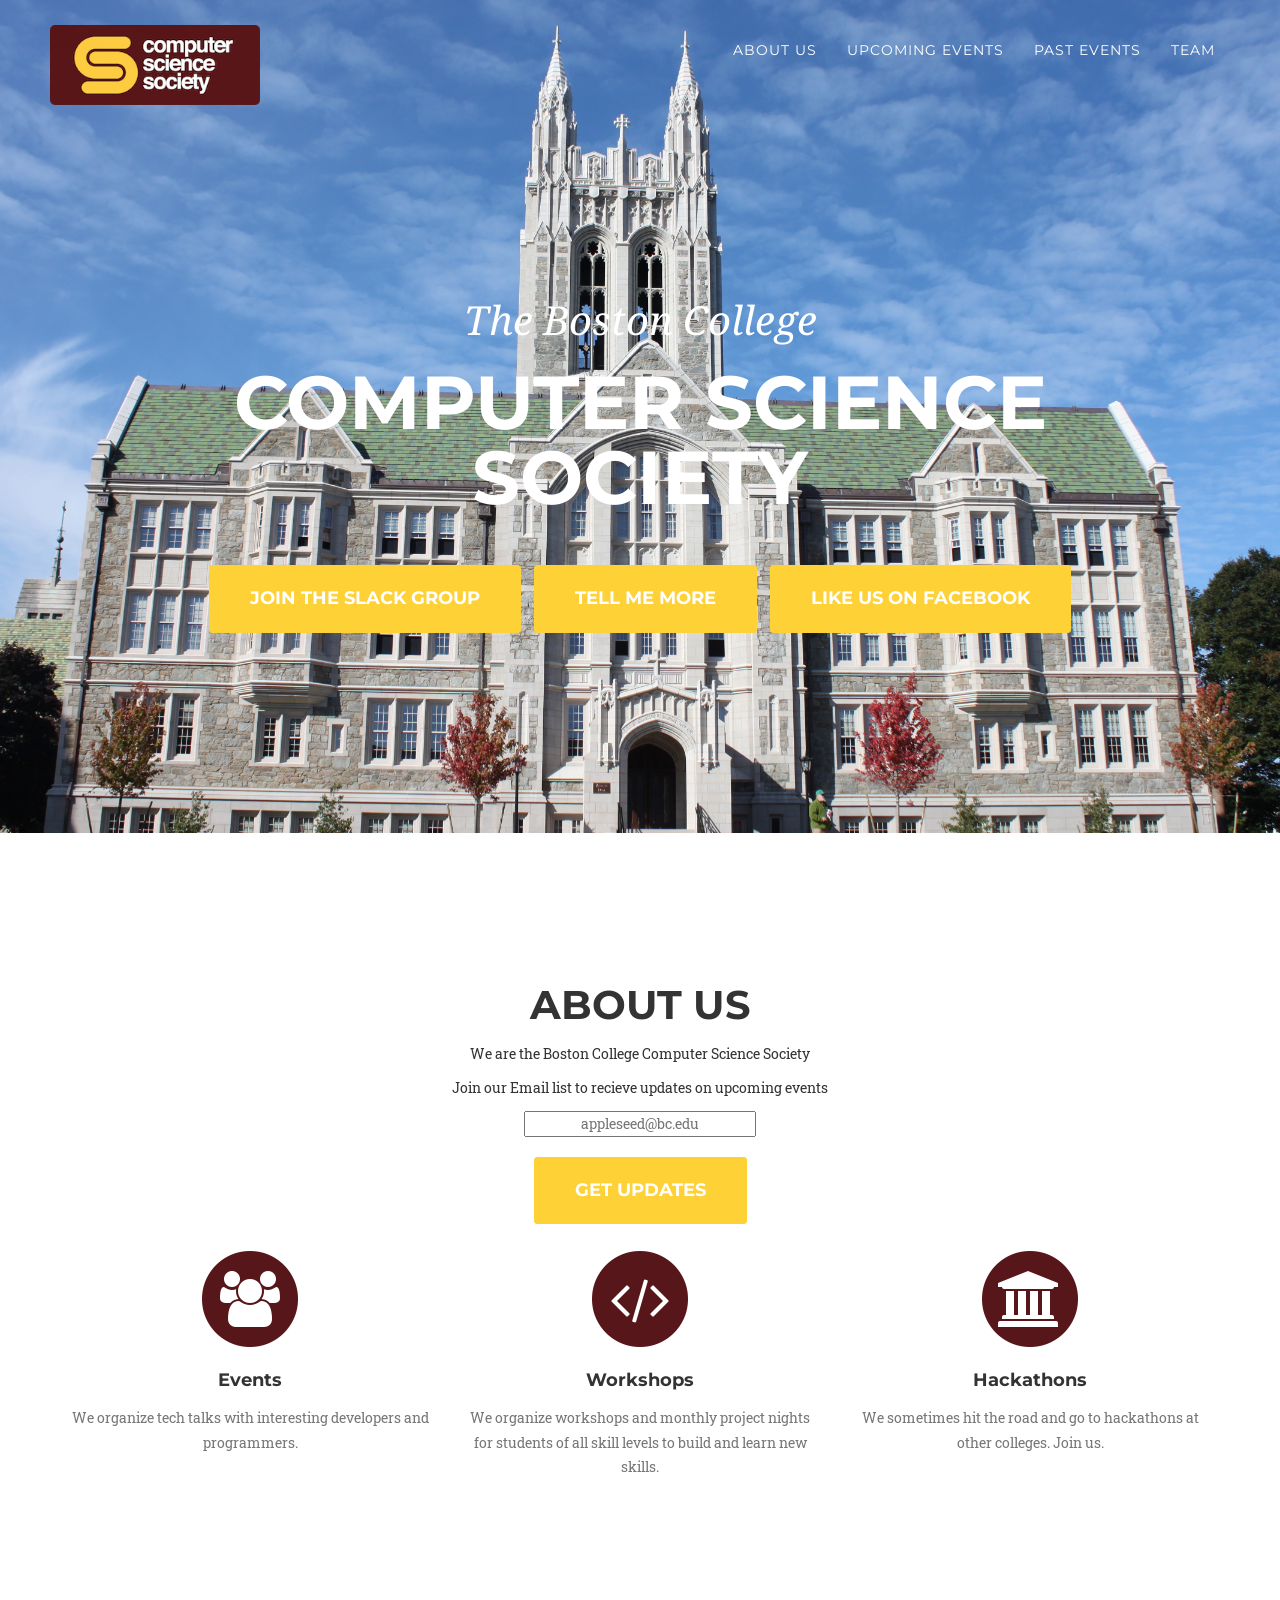
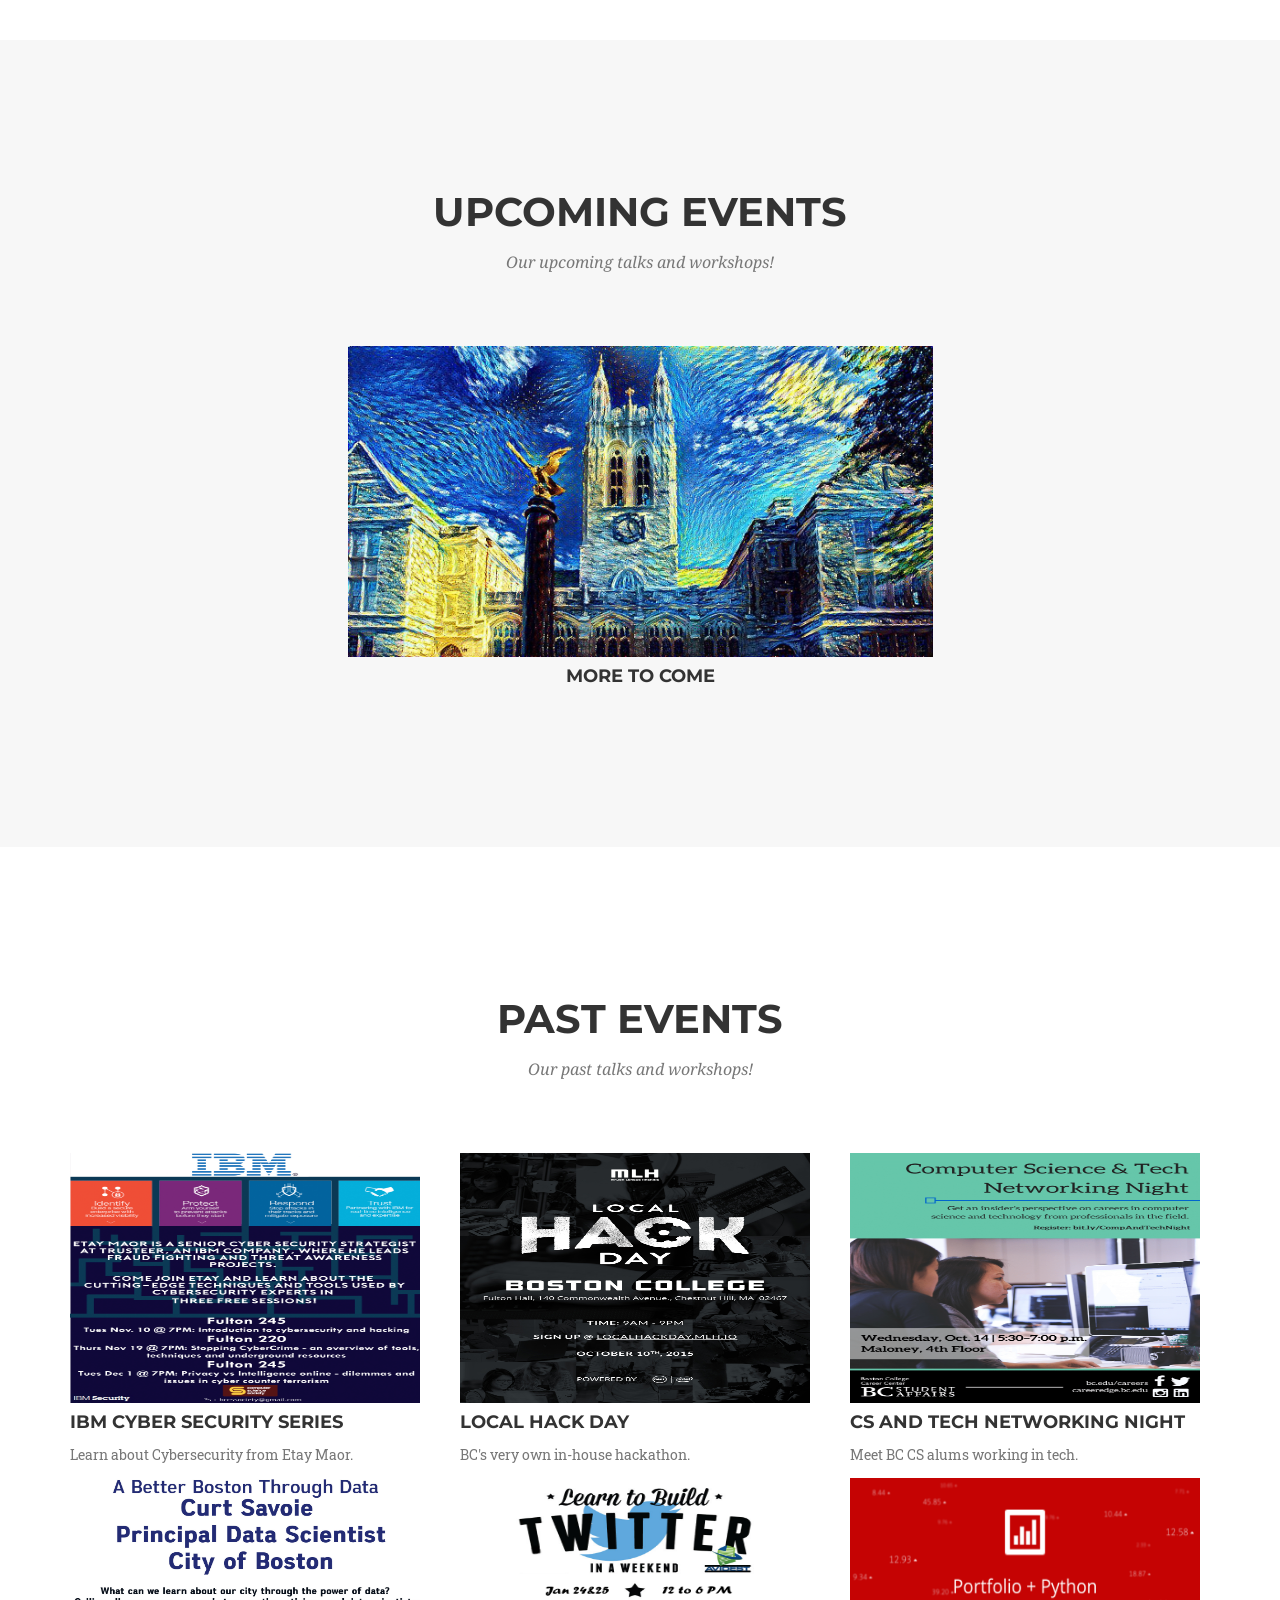
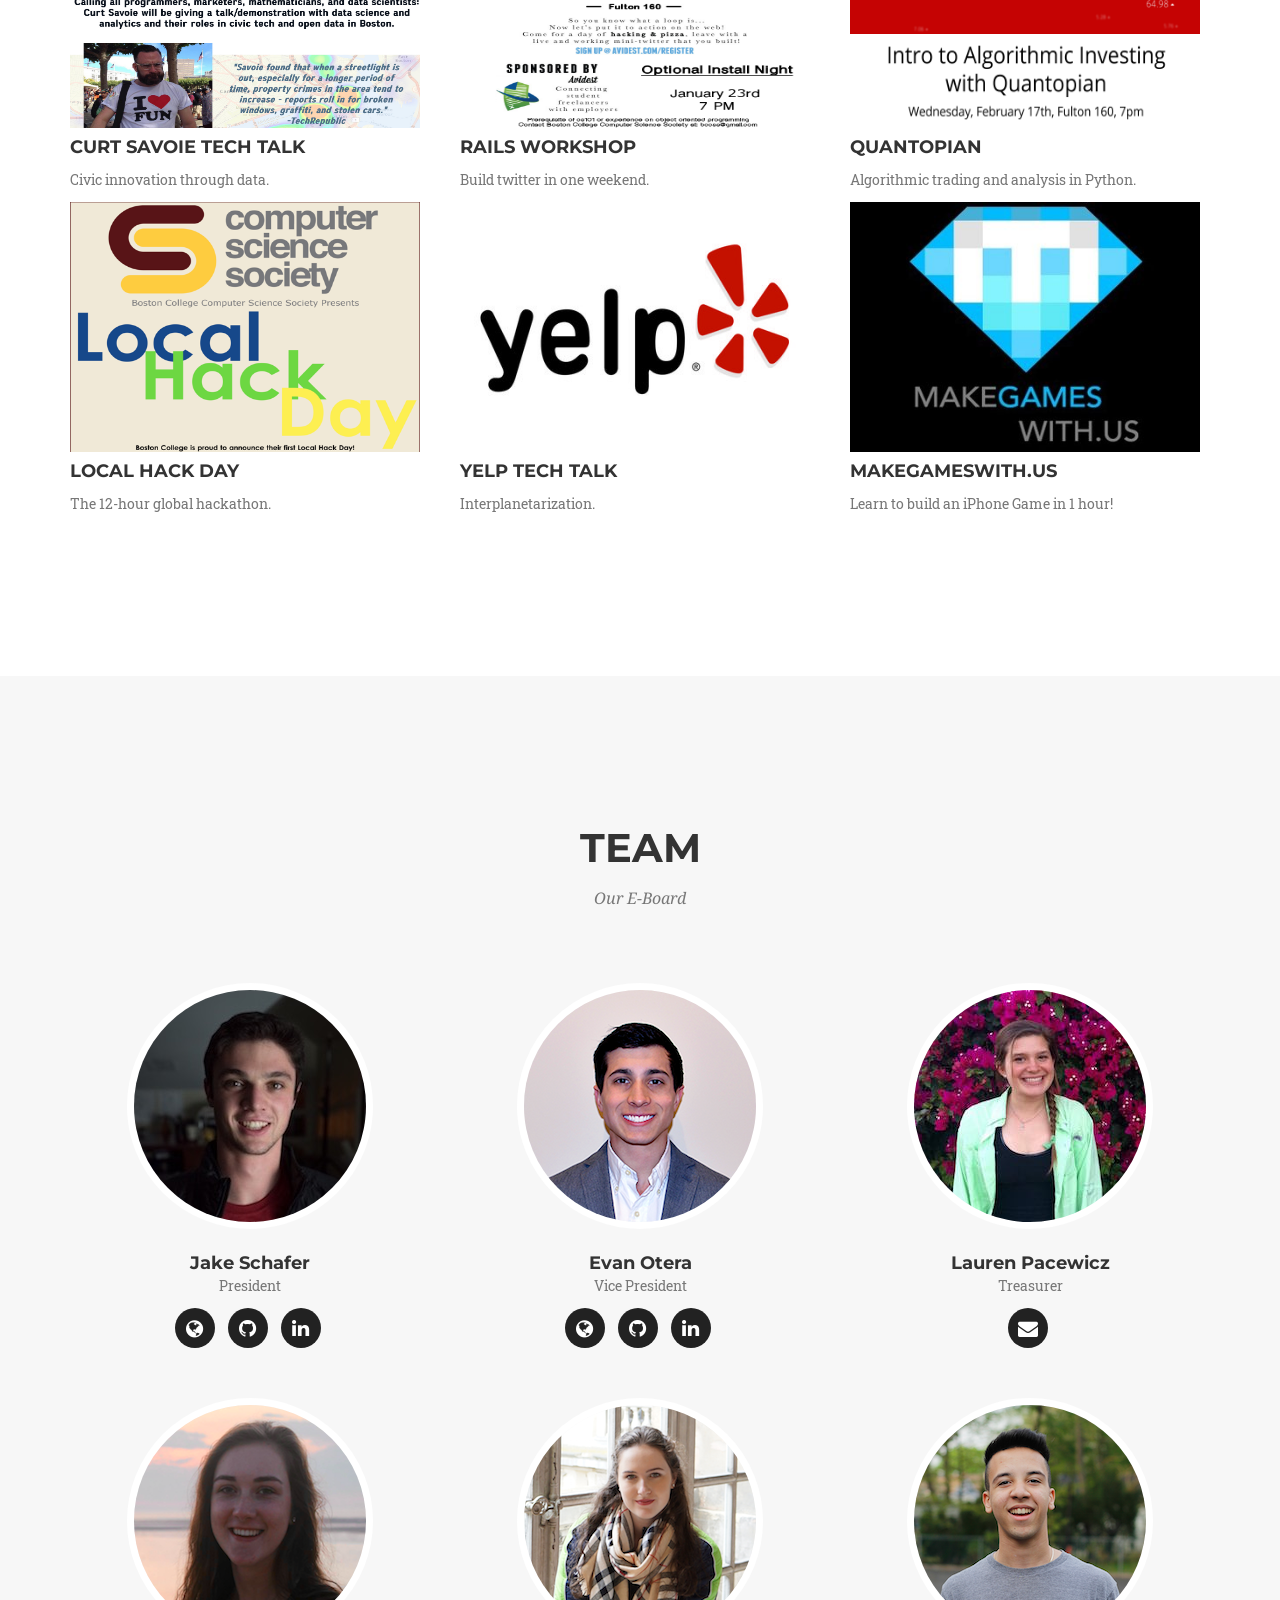
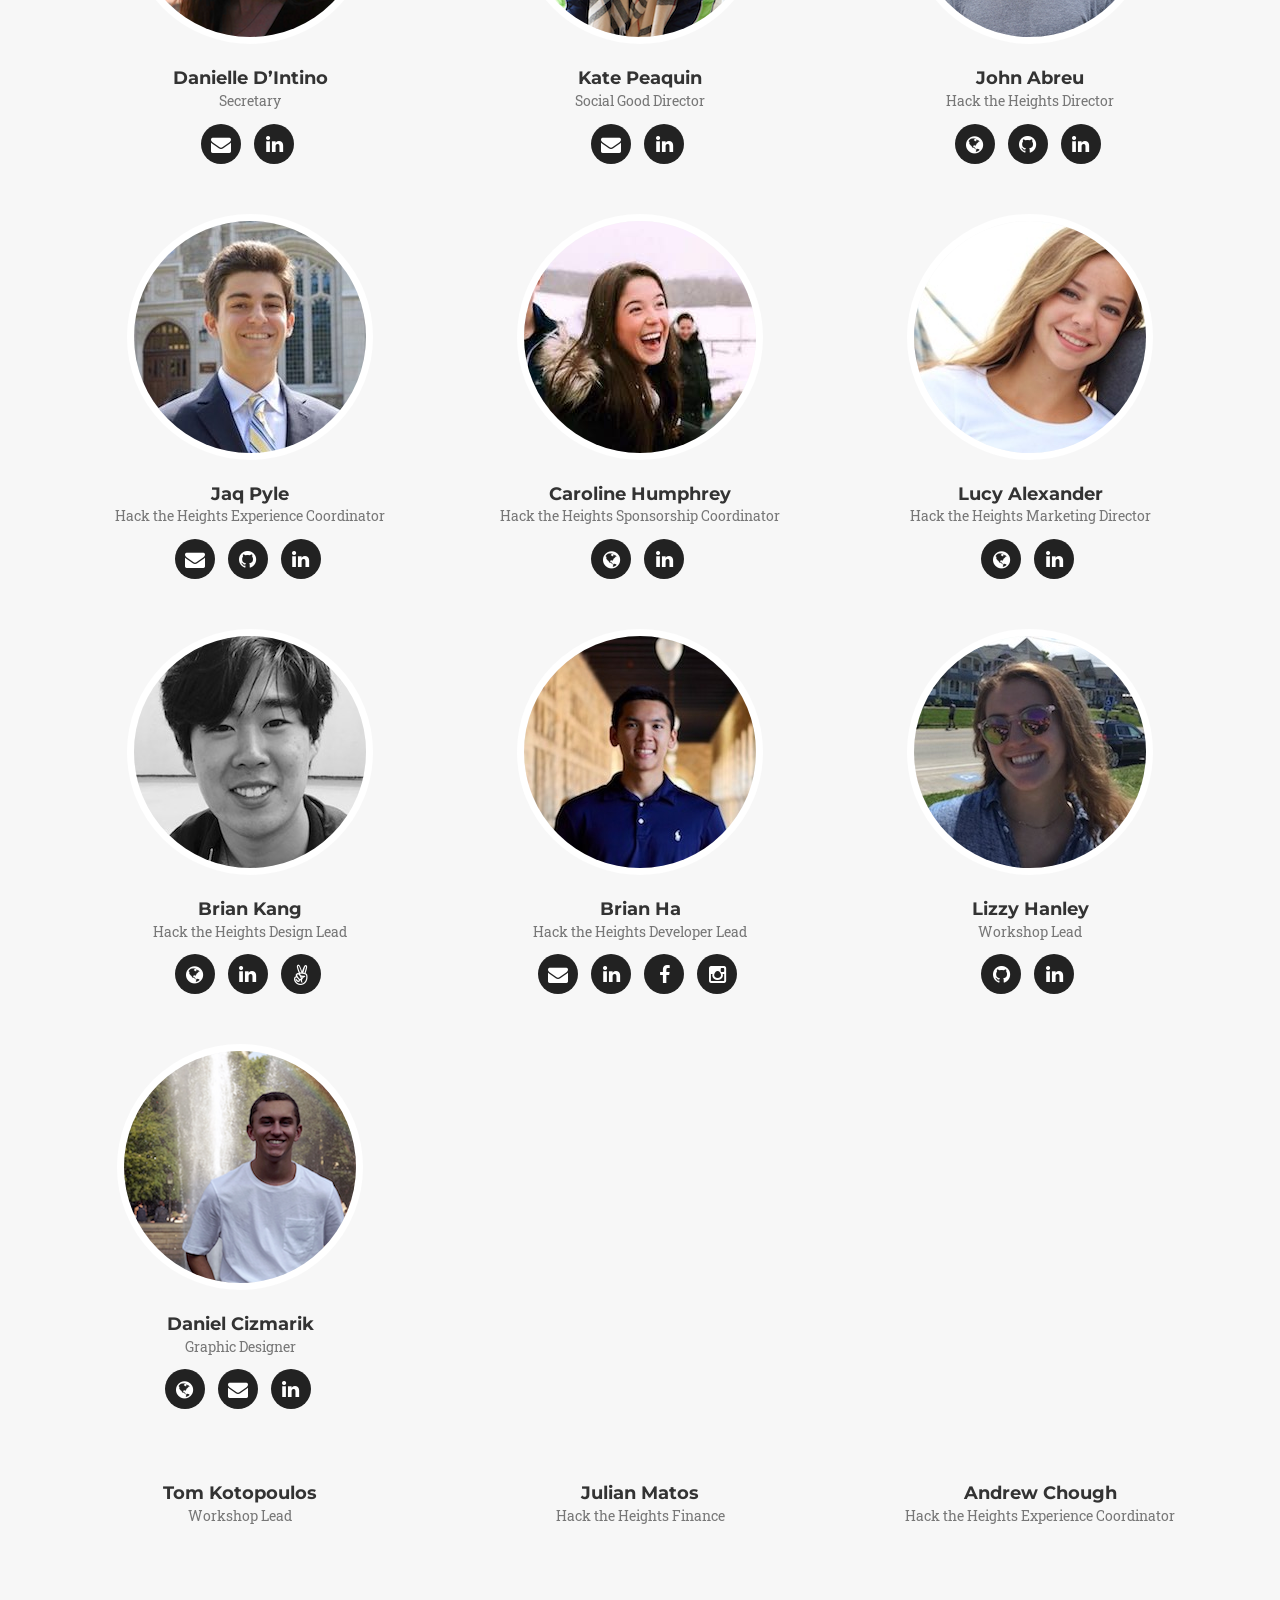
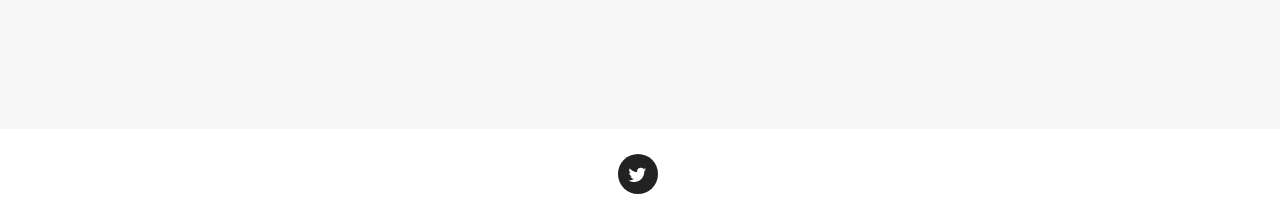
==== index.html @ 1e94f0ae "eboard fix" ====
<!DOCTYPE html>
<html lang="en">
   <head>
      <meta charset="utf-8">
      <meta http-equiv="X-UA-Compatible" content="IE=edge">
      <meta name="viewport" content="width=device-width, initial-scale=1">
      <meta name="description" content="Boston College Computer Science Society Homepage. Stay updated on the latest workshops, speakers, and project nights hosted by the BCCSS.">
      <meta name="keywords" content="BCCSS,Boston,College,Computer,Science,Society,CS,BC">
      <meta name="author" content="James LeDoux, Rootul Patel, Jesse Mu">
      <title>Boston College Computer Science Society</title>
      <!-- Bootstrap Core CSS   <link href="css/bootstrap.min.css" rel="stylesheet"> -->
      <link href="css/bootstrap.css" rel="stylesheet">
      <!-- Custom CSS -->
      <link href="css/agency.css" rel="stylesheet">
      <!-- Custom Fonts -->
      <link rel="stylesheet" href="https://cdnjs.cloudflare.com/ajax/libs/font-awesome/4.7.0/css/font-awesome.min.css">
      <link href="font-awesome-4.1.0/css/font-awesome.min.css" rel="stylesheet" type="text/css">
      <link href="http://fonts.googleapis.com/css?family=Montserrat:400,700" rel="stylesheet" type="text/css">
      <link href='http://fonts.googleapis.com/css?family=Kaushan+Script' rel='stylesheet' type='text/css'>
      <link href='http://fonts.googleapis.com/css?family=Droid+Serif:400,700,400italic,700italic' rel='stylesheet' type='text/css'>
      <link href='http://fonts.googleapis.com/css?family=Roboto+Slab:400,100,300,700' rel='stylesheet' type='text/css'>
      <!-- HTML5 Shim and Respond.js IE8 support of HTML5 elements and media queries -->
      <!-- WARNING: Respond.js doesn't work if you view the page via file:// -->
      <!--[if lt IE 9]> NEW
      <script src="https://oss.maxcdn.com/libs/html5shiv/3.7.0/html5shiv.js"></script>
      <script src="https://oss.maxcdn.com/libs/respond.js/1.4.2/respond.min.js"></script>
      <![endif]-->
      <link rel="shortcut icon" href="/favicon.ico" type="image/x-icon">
      <link rel="icon" href="/favicon.ico" type="image/x-icon">
   </head>
   <body id="page-top" class="index">
      <div id="fb-root"></div>
      <script>(function(d, s, id) {
         var js, fjs = d.getElementsByTagName(s)[0];
         if (d.getElementById(id)) return;
         js = d.createElement(s); js.id = id;
         js.src = "//connect.facebook.net/en_US/sdk.js#xfbml=1&version=v2.5";
         fjs.parentNode.insertBefore(js, fjs);
         }(document, 'script', 'facebook-jssdk'));
      </script>
      <!-- Navigation -->
      <nav class="navbar navbar-default navbar-fixed-top">
         <div class="container" style="width:auto; margin-right:50px">
            <!-- Brand and toggle get grouped for better mobile display -->
            <div class="navbar-header page-scroll">
               <button type="button" class="navbar-toggle" data-toggle="collapse" data-target="#bs-example-navbar-collapse-1">
               <span class="sr-only">Toggle navigation</span>
               <span class="icon-bar"></span>
               <span class="icon-bar"></span>
               <span class="icon-bar"></span>
               </button>
            </div>
            <!-- Collect the nav links, forms, and other content for toggling -->
            <div class="collapse navbar-collapse" id="bs-example-navbar-collapse-1">
               <ul class="nav navbar-nav navbar-right">
                  <li class="hidden">
                     <a href="#page-top"></a>
                  </li>
                  <li>
                     <a class="page-scroll" href="#about-us">About Us</a>
                  </li>
                  <li>
                     <a class="page-scroll" href="#upcoming-events">Upcoming Events</a>
                  </li>
                  <li>
                     <a class="page-scroll" href="#past-events">Past Events</a>
                  </li>
                  <li>
                     <a class="page-scroll" href="#team">Team</a>
                  </li>
               </ul>
            </div>
            <!-- /.navbar-collapse -->
         </div>
         <!-- /.container-fluid -->
         <img class="expand" style="margin-left:50px; margin-top:-50px" align="left" src="img/BCCSS.png"/>
      </nav>
      <!-- Header -->
      <header>
         <div class="container">
            <div class="intro-text">
               <div class="intro-lead-in">The Boston College</div>
               <div class="intro-heading">Computer Science Society</div>
               <div class='wrapper text-center'>
                  <div class="text-center">
                     <!-- col-md-3 -->
                     <a href="https://bccss.slack.com" class="btn btn-xl">Join the Slack Group</a>
                     <a href="#about-us" class="page-scroll btn btn-xl">Tell Me More</a>
                     <a href="https://www.facebook.com/bostoncollegecss/?fref=ts" class="btn btn-xl">Like us on Facebook</a>
                  </div>
               </div>
            </div>
            <!-- like button -->
            <!--<div class="fb-like" data-href="https://www.facebook.com/BC-Computer-Science-Society-121764234593721/?fref=ts" data-width="200" data-layout="standard" data-action="like" data-show-faces="false" data-share="false"></div> -->
         </div>
      </header>
      <!-- Google Analytics script -->
      <script>
         (function(i,s,o,g,r,a,m){i['GoogleAnalyticsObject']=r;i[r]=i[r]||function(){
         (i[r].q=i[r].q||[]).push(arguments)},i[r].l=1*new Date();a=s.createElement(o),
         m=s.getElementsByTagName(o)[0];a.async=1;a.src=g;m.parentNode.insertBefore(a,m)
         })(window,document,'script','//www.google-analytics.com/analytics.js','ga');
         
         ga('create', 'UA-69288410-1', 'auto');
         ga('send', 'pageview');
         
      </script>
      <!-- About Us Section -->
      <section id="about-us">
         <div class="container">
            <div class="row">
               <div class="col-lg-12 text-center">
                  <h2 class="section-heading">About Us</h2>
                  <p>We are the Boston College Computer Science Society</p>
                  <p>Join our Email list to recieve updates on upcoming events</p>
                  <!-- Begin MailChimp Signup Form -->
                  <form action="http://bcskills.us4.list-manage.com/subscribe/post" method="POST">
                     <input type="email" autocapitalize="off" autocorrect="off" name="MERGE0" id="MERGE0" size="25" value="" style="text-align: center" placeholder="appleseed@bc.edu">
                     <br>
                     <br>
                     <input type="submit" value="Get Updates" name="subscribe" id="mc-embedded-subscribe" class="btn btn-xl">
                     <br>
                     <br>
                     <input type="hidden" name="u" value="1b70be498004c115d153aaeeb">
                     <input type="hidden" name="id" value="59bdfc55c0">
                  </form>
                  <!--End mc_embed_signup-->
               </div>
            </div>
            <div class="row text-center">
               <div class="col-md-4">
                  <span class="fa-stack fa-4x">
                  <i class="fa fa-circle fa-stack-2x text-primary"></i>
                  <i class="fa fa-users fa-stack-1x fa-inverse"></i>
                  </span>
                  <h4 class="service-heading">Events</h4>
                  <p class="text-muted">We organize tech talks with interesting developers and programmers.</p>
               </div>
               <div class="col-md-4">
                  <span class="fa-stack fa-4x">
                  <i class="fa fa-circle fa-stack-2x text-primary"></i>
                  <i class="fa fa-code fa-stack-1x fa-inverse"></i>
                  </span>
                  <h4 class="service-heading">Workshops</h4>
                  <p class="text-muted">We organize workshops and monthly project nights for students of all skill levels to build and learn new skills.</p>
               </div>
               <div class="col-md-4">
                  <span class="fa-stack fa-4x">
                  <i class="fa fa-circle fa-stack-2x text-primary"></i>
                  <i class="fa fa-university fa-stack-1x fa-inverse"></i>
                  </span>
                  <h4 class="service-heading">Hackathons</h4>
                  <p class="text-muted">We sometimes hit the road and go to hackathons at other colleges. Join us.</p>
               </div>
            </div>
         </div>
      </section>
      
      <!-- 2016 Eboard Application. This can be uncommented and used next year with a new form
      <section id="upcoming-events" class="bg-light-gray">
         <div class="container">
            <div class="row">
               <div class="col-lg-12 text-center">
                  <h2 class="section-heading">E-board Application</h2>
                     <h3 class="section-heading">Due date: Monday, September 19</h2>
                  <form action="https://goo.gl/forms/7JtvrjL4cpmcPCPN2" method="get">
                    <input type="submit" value="Apply Now!" name="subscribe" id="mc-embedded-subscribe" class="btn btn-xl">
                  </form>
                  <h3 class="section-subheading text-muted"></h3>
               </div>
            </div>
      -->
      
      <section id="upcoming-events" class="bg-light-gray">
         <div class="container">
            <div class="row">
               <div class="col-lg-12 text-center">
                  <h2 class="section-heading">Upcoming Events</h2>
                  <h3 class="section-subheading text-muted">Our upcoming talks and workshops!</h3>
               </div>
            </div>
            <div class="row">

               <!-- rip project night
                  <div class="col-md-4 col-sm-6 portfolio-item">
                      <a href="#portfolioModalProjectNight" class="portfolio-link" data-toggle="modal">
                          <img style = " width:350px; height:250px;"src="img/portfolio/ProjectNight.png"/>
                      </a>
                      <div class="portfolio-caption">
                          <h4>Next Project Night</h4>
                          <p class="text-muted">Come hack with us. All skill levels welcome! Date TBD</p>
                      </div>
                  </div>
                  
            </div>
           
         </div>
          -->
         <div>
            <a>
               <center><img style = "width:50%; height:50%" src="img/portfolio/vincentvangasson.jpg"/></center>
            </a>
            <div class="portfolio-caption">
               <center>
                  <h4>More To Come</h4>
               </center>
            </div>
         </div>
      </section>
      <!-- Past Events Grid Section -->
      <section id="past-events">
         <div class="container">
            <div class="row">
               <div class="col-lg-12 text-center">
                  <h2 class="section-heading">Past Events</h2>
                  <h3 class="section-subheading text-muted">Our past talks and workshops!</h3>
               </div>
            </div>
            <div class="row">
               <div class="col-md-4 col-sm-6 portfolio-item">
                  <a href="#portfolioModalCyberSecurity" class="portfolio-link" data-toggle="modal">
                  <img style = " width:350px; height:250px;"src="img/portfolio/etay_poster.png"/>
                  </a>
                  <div class="portfolio-caption">
                     <h4>IBM Cyber Security Series</h4>
                     <p class="text-muted">Learn about Cybersecurity from Etay Maor.</p>
                  </div>
               </div>
               <div class="col-md-4 col-sm-6 portfolio-item">
                  <a href="#portfolioModalLocalHack2" class="portfolio-link" data-toggle="modal">
                  <img style = " width:350px; height:250px;"src="img/portfolio/localHack.png"/>
                  </a>
                  <div class="portfolio-caption">
                     <h4>Local Hack Day</h4>
                     <p class="text-muted">BC's very own in-house hackathon.</p>
                  </div>
               </div>
               <div class="col-md-4 col-sm-6 portfolio-item">
                  <a href="#portfolioNetworkingEvent" class="portfolio-link" data-toggle="modal">
                  <img style = " width:350px; height:250px;"src="img/portfolio/NetworkingEvent.png"/>
                  </a>
                  <div class="portfolio-caption">
                     <h4>CS and Tech Networking Night</h4>
                     <p class="text-muted">Meet BC CS alums working in tech.</p>
                  </div>
               </div>
               <div class="col-md-4 col-sm-6 portfolio-item">
                  <a href="#portfolioModalBosData" class="portfolio-link" data-toggle="modal">
                  <img style = " width:350px; height:250px;"src="img/portfolio/bosData_copy.jpg"/>
                  </a>
                  <div class="portfolio-caption">
                     <h4>Curt Savoie Tech Talk</h4>
                     <p class="text-muted">Civic innovation through data.</p>
                  </div>
               </div>
               <div class="col-md-4 col-sm-6 portfolio-item">
                  <a href="#portfolioModalRails" class="portfolio-link" data-toggle="modal">
                  <img style = " width:350px; height:250px;"src="img/portfolio/avidest-bc.png"/>
                  </a>
                  <div class="portfolio-caption">
                     <h4>Rails Workshop</h4>
                     <p class="text-muted">Build twitter in one weekend.</p>
                  </div>
               </div>
               <div class="col-md-4 col-sm-6 portfolio-item">
                  <a href="#portfolioModalQuantopian" class="portfolio-link" data-toggle="modal">
                  <img style = " width:350px; height:250px;"src="img/portfolio/Quantopian16head.png"/>
                  </a>
                  <div class="portfolio-caption">
                     <h4>Quantopian</h4>
                     <p class="text-muted">Algorithmic trading and analysis in Python.</p>
                  </div>
               </div>
               <div class="col-md-4 col-sm-6 portfolio-item">
                  <a href="#portfolioModalLocalHack" class="portfolio-link" data-toggle="modal">
                  <img style = " width:350px; height:250px;"src="img/portfolio/local_hack_short.png"/>
                  </a>
                  <div class="portfolio-caption">
                     <h4>Local Hack Day</h4>
                     <p class="text-muted">The 12-hour global hackathon.</p>
                  </div>
               </div>
               <div class="col-md-4 col-sm-6 portfolio-item">
                  <a href="#portfolioModal1" class="portfolio-link" data-toggle="modal">
                  <img style = " width:350px; height:250px;"src="img/portfolio/yelp.jpg" class="portfolio-link">
                  </a>
                  <div class="portfolio-caption">
                     <h4>Yelp Tech Talk</h4>
                     <p class="text-muted">Interplanetarization.</p>
                  </div>
               </div>
               <div class="col-md-4 col-sm-6 portfolio-item">
                  <a href="#portfolioModalMakeGamesWithUs" class="portfolio-link" data-toggle="modal">
                  <img style = " width:350px; height:250px;"src="img/portfolio/makegameswithus-logo.jpg" class="portfolio-link">
                  </a>
                  <div class="portfolio-caption">
                     <h4>MakeGamesWith.Us</h4>
                     <p class="text-muted">Learn to build an iPhone Game in 1 hour!</p>
                  </div>
               </div>
            </div>
         </div>
      </section>
      <!-- Team Section -->
      <section id="team" class="bg-light-gray">
         <div class="container">
            <div class="row">
               <div class="col-lg-12 text-center">
                  <h2 class="section-heading">Team</h2>
                  <h3 class="section-subheading text-muted">Our E-Board</h3>
               </div>
            </div>
            <!-- ROW 1 -->
            <div class="row">
               <div class="col-sm-4">
                  <div class="team-member">
                     <img src="img/team/jakesc.jpg" class="img-responsive img-circle" alt="">
                     <h4>Jake Schafer</h4>
                     <p class="text-muted">President</p>
                     <ul class="list-inline social-buttons">
                        <li><a href="http://jacobschafer.com"><i class="fa fa-globe"></i></a>
                        </li>
                        <li><a href="https://github.com/CoolDude53"><i class="fa fa-github"></i></a>
                        </li>
                        <li><a href="https://www.linkedin.com/in/jakeschafer"><i class="fa fa-linkedin"></i></a>
                        </li>
                     </ul>
                  </div>
               </div>
               <div class="col-sm-4">
                  <div class="team-member">
                     <img src="img/team/evanot.jpg" class="img-responsive img-circle" alt="">
                     <h4>Evan Otera</h4>
                     <p class="text-muted">Vice President</p>
                     <ul class="list-inline social-buttons">
                        <li><a href="http://evanotero.com/"><i class="fa fa-globe"></i></a></li>
                        <li><a href="https://github.com/evanotero"><i class="fa fa-github"></i></a></li>
                        <li><a href="https://www.linkedin.com/in/evanotero"><i class="fa fa-linkedin"></i></a></li>
                     </ul>
                  </div>
               </div>
               <div class="col-sm-4">
                  <div class="team-member">
                     <img src="img/team/laurenpa.jpg" class="img-responsive img-circle" alt="">
                     <h4>Lauren Pacewicz</h4>
                     <p class="text-muted">Treasurer</p>
                     <ul class="list-inline social-buttons">
                        <li><a href="mailto:pacewicl@bc.edu"><i class="fa fa-envelope"></i></a>
                        </li>
                     </ul>
                  </div>
               </div>
            </div>
            <!-- ROW 2 -->
            <div class="row">
               <div class="col-sm-4">
                  <div class="team-member">
                     <img src="img/team/danielledi.jpg" class="img-responsive img-circle" alt="">
                     <h4>Danielle D’Intino</h4>
                     <p class="text-muted">Secretary</p>
                     <ul class="list-inline social-buttons">
                        <li><a href="mailto:dintinod@bc.edu"><i class="fa fa-envelope"></i></a>
                        </li>
                        <li><a href="https://www.linkedin.com/in/danielle-d-intino-aa9168127/"><i class="fa fa-linkedin"></i></a>
                        </li>
                     </ul>
                  </div>
               </div>
               <div class="col-sm-4">
                  <div class="team-member">
                     <img src="img/team/katepe.jpg" class="img-responsive img-circle" alt="">
                     <h4>Kate Peaquin</h4>
                     <p class="text-muted">Social Good Director</p>
                     <ul class="list-inline social-buttons">
                        <li><a href="mailto:peaquin@bc.edu"><i class="fa fa-envelope"></i></a>
                        </li>
                        <li><a href="https://www.linkedin.com/in/kate-peaquin-805618b8"><i class="fa fa-linkedin"></i></a>
                        </li>
                     </ul>
                  </div>
                </div>
               <div class="col-sm-4">
                  <div class="team-member">
                     <img src="img/team/johnab.jpg" class="img-responsive img-circle" alt="">
                     <h4>John Abreu</h4>
                     <p class="text-muted">Hack the Heights Director</p>
                     <ul class="list-inline social-buttons">
                        <li><a href="http://johnabreu.me/"><i class="fa fa-globe"></i></a>
                        </li>
                        <li><a href="https://github.com/abreuboom"><i class="fa fa-github"></i></a></li>
                        <li><a href="https://www.linkedin.com/in/johnmabreu"><i class="fa fa-linkedin"></i></a>
                     </ul>
                  </div>
               </div>
            </div>
            <!-- ROW 3 -->
            <div class="row">
               <div class="col-sm-4">
                  <div class="team-member">
                     <img src="img/team/jaqpy.jpg" class="img-responsive img-circle" alt="">
                     <h4>Jaq Pyle</h4>
                     <p class="text-muted">Hack the Heights Experience Coordinator</p>
                     <ul class="list-inline social-buttons">
                        <li><a href="mailto:w.jaq.pyle@gmail.com"><i class="fa fa-envelope"></i></a>
                        </li>
                        <li><a href="https://www.github.com/wjpyle"><i class="fa fa-github"></i></a></li>
                        <li><a href="https://www.linkedin.com/in/william-p-7231a9107/"><i class="fa fa-linkedin"></i></a></li>
                     </ul>
                  </div>
               </div>
               <div class="col-sm-4">
                  <div class="team-member">
                     <img src="img/team/carolinehu.jpg" class="img-responsive img-circle" alt="">
                     <h4>Caroline Humphrey</h4>
                     <p class="text-muted">Hack the Heights Sponsorship Coordinator</p>
                     <ul class="list-inline social-buttons">
                        <li><a href="http://www.carolinescotthumphrey.com/"><i class="fa fa-globe"></i></a></li>
                        <li><a href="https://www.linkedin.com/in/caroline-humphrey/"><i class="fa fa-linkedin"></i></a></li>
                     </ul>
                  </div>
               </div>
               <div class="col-sm-4">
                  <div class="team-member">
                     <img src="img/team/lucyal.jpg" class="img-responsive img-circle" alt="">
                     <h4>Lucy Alexander</h4>
                     <p class="text-muted">Hack the Heights Marketing Director</p>
                     <ul class="list-inline social-buttons">
                        <li><a href="http://www.lucilleleone.com/"><i class="fa fa-globe"></i></a></li>
                        </li>
						<li><a href="https://www.linkedin.com/in/lucy-alexander-bb0379107/"><i class="fa fa-linkedin"></i></a>
						</li>
                     </ul>
                  </div>
               </div>
            </div>
         <!--  ROW 4  -->
         <div class="row">
               <div class="col-sm-4">
                  <div class="team-member">
                     <img src="img/team/brianka.jpg" class="img-responsive img-circle" alt="">
                     <h4>Brian Kang</h4>
                     <p class="text-muted">Hack the Heights Design Lead</p>
                     <ul class="list-inline social-buttons">
                        <li><a href="http://www.bmkang.com"><i class="fa fa-globe"></i></a></li>
                        </li>
						<li><a href="https://www.linkedin.com/in/brianmkang/"><i class="fa fa-linkedin"></i></a></li>
						<li><a href="https://angel.co/brian-kang-5"><i class="fa fa-angellist"></i></a></li>
                     </ul>
                  </div>
               </div>
               <div class="col-sm-4">
                  <div class="team-member">
                     <img src="img/team/brianha.jpg" class="img-responsive img-circle" alt="">
                     <h4>Brian Ha</h4>
                     <p class="text-muted">Hack the Heights Developer Lead</p>
                     <ul class="list-inline social-buttons">
                        <li><a href="mailto:haba@bc.edu"><i class="fa fa-envelope"></i></a>
                        </li>
                      
                        <li><a href="https://www.linkedin.com/in/brian-ha/"><i class="fa fa-linkedin"></i></a>
						</li>
						<li><a href="https://www.facebook.com/brianfocation"><i class ="fa fa-facebook"></i></a>
						</li>
						<li><a href="ttps://www.instagram.com/brianhha/"><i class = "fa fa-instagram"?></i></a>
						</li>
                     </ul>
                  </div>
               </div>
               <div class="col-sm-4">
                  <div class="team-member">
                     <img src="img/team/lizzyha.JPG" class="img-responsive img-circle" alt="">
                     <h4>Lizzy Hanley</h4>
                     <p class="text-muted">Workshop Lead</p>
                     <ul class="list-inline social-buttons">
                       
                        <li><a href="https://github.com/Lizzyhanley
"><i class="fa fa-github"></i></a></li>
                        <li><a href="https://www.linkedin.com/in/lizzyhanley/"><i class="fa fa-linkedin"></i></a>
                     </ul>
                  </div>
               </div>
		<div class="row">
		<div class="col-sm-4">
                  <div class="team-member">
                     <img src="img/team/danci.jpg" class="img-responsive img-circle" alt="">
                     <h4>Daniel Cizmarik</h4>
                     <p class="text-muted">Graphic Designer</p>
                     <ul class="list-inline social-buttons">
							<li><a href="http://danielcizmarik.me/"><i class="fa fa-globe"></i></a>
							</li>
                       
                        	<li><a href="mailto:cizmarik@bc.edu"><i class="fa fa-envelope"></i></a>
                        	</li>
                        	
                        	<li><a href="https://www.linkedin.com/in/danielcizmarik"><i class="fa fa-linkedin"></i></a>
							</li>
                     </ul>
                  </div>
               </div>
		</div>
		<div class="row">
		<div class="col-sm-4">
                  <div class="team-member">
                     
                     <h4>Tom Kotopoulos</h4>
                     <p class="text-muted">Workshop Lead</p>
                 
                  </div>
               </div>
		<div class="col-sm-4">
                  <div class="team-member">
                     
                     <h4>Julian Matos</h4>
                     <p class="text-muted">Hack the Heights Finance</p>
                 
                  </div>
               </div>
		<div class="col-sm-4">
                  <div class="team-member">
                     
                     <h4>Andrew Chough</h4>
                     <p class="text-muted">Hack the Heights Experience Coordinator</p>
                 
                  </div>
               </div>
			</div>
         </div>
      </section>
      <footer>
         <div class="container">
            <div class="row">
               <div class="col-md-4">
               </div>
               <div class="col-md-4">
                  <ul class="list-inline social-buttons">
                     <li><a href="https://twitter.com/BCCSSociety"><i class="fa fa-twitter"></i></a>
                     </li>
                     <!-- <li><a href="#"><i class="fa fa-facebook"></i></a> -->
                     </li>
                  </ul>
               </div>
               <div class="col-md-4">
               </div>
            </div>
         </div>
      </footer>
      <!-- Portfolio Modals -->
      <!-- Use the modals below to showcase details about your portfolio projects! -->
      <!-- Project Night Modal -->
      <div class="portfolio-modal modal fade" id="portfolioModalProjectNight" tabindex="-1" role="dialog" aria-hidden="true">
         <div class="modal-content">
            <div class="close-modal" data-dismiss="modal">
               <div class="lr">
                  <div class="rl">
                  </div>
               </div>
            </div>
            <div class="container">
               <div class="row">
                  <div class="col-lg-8 col-lg-offset-2">
                     <div class="modal-body">
                        <!-- Project Details Go Here -->
                        <h2>Project Night</h2>
                        <p class="item-intro text-muted">Come hack with us. All skill levels welcome!</p>
                        <ul class="list-inline">
                           <li>Date: October 19th, 2015</li>
                        </ul>
                        <img class="img-responsive" src="img/portfolio/ProjectNight.png" alt="">
                        <p>Our next monthly project night will be Monday, October 19th in Fulton 160. Come hack with us and bring a project or idea if you have one! All skill levels welcome. </p>
                     </div>
                  </div>
               </div>
            </div>
         </div>
      </div>
      <!-- Quantopian 2016 modal -->
      <div class="portfolio-modal modal fade" id="portfolioModalQuantopian16" tabindex="-1" role="dialog" aria-hidden="true">
         <div class="modal-content">
            <div class="close-modal" data-dismiss="modal">
               <div class="lr">
                  <div class="rl">
                  </div>
               </div>
            </div>
            <div class="container">
               <div class="row">
                  <div class="col-lg-8 col-lg-offset-2">
                     <div class="modal-body">
                        <!-- Project Details Go Here -->
                        <h2>Quantopian</h2>
                        <p class="item-intro text-muted">An introduction to algorithmic trading with Quantopian</p>
                        <ul class="list-inline">
                           <li>Date: February 17th, 2016</li>
                        </ul>
                        <img class="img-responsive" src="img/portfolio/Quantopian16.png" alt="">
                        <p>Learn the basics of algorithmic investing from Quantopian, a crowd-sourced quantitative hedge fund.  </p>
                     </div>
                  </div>
               </div>
            </div>
         </div>
      </div>
      <!-- Local Hack Day Modal-->
      <div class="portfolio-modal modal fade" id="portfolioModalLocalHack2" tabindex="-1" role="dialog" aria-hidden="true">
         <div class="modal-content">
            <div class="close-modal" data-dismiss="modal">
               <div class="lr">
                  <div class="rl">
                  </div>
               </div>
            </div>
            <div class="container">
               <div class="row">
                  <div class="col-lg-8 col-lg-offset-2">
                     <div class="modal-body">
                        <!-- Project Details Go Here -->
                        <h2>Local Hack Day</h2>
                        <p class="item-intro text-muted">BC's very own in-house hackathon</p>
                        <ul class="list-inline">
                           <li>Date: October 10th, 2015</li>
                        </ul>
                        <img class="img-responsive" src="img/portfolio/localHack.png" alt="">
                        <p>Local Hack Day is a nationwide day of hacking observed across multiple universities. We will be joining in on the action on the fourth floor of Maloney (student services area) this Saturday, October 10th. Come by any time from 9am to 9pm for free swag and some hacking. </p>
                     </div>
                  </div>
               </div>
            </div>
         </div>
      </div>
      <!-- Networking Night Modal-->
      <div class="portfolio-modal modal fade" id="portfolioNetworkingEvent" tabindex="-1" role="dialog" aria-hidden="true">
         <div class="modal-content">
            <div class="close-modal" data-dismiss="modal">
               <div class="lr">
                  <div class="rl">
                  </div>
               </div>
            </div>
            <div class="container">
               <div class="row">
                  <div class="col-lg-8 col-lg-offset-2">
                     <div class="modal-body">
                        <!-- Project Details Go Here -->
                        <h2>CS and Tech Networking Night</h2>
                        <p class="item-intro text-muted">Meet BC CS alums working in tech</p>
                        <ul class="list-inline">
                           <li>Date: October 14th, 2015</li>
                        </ul>
                        <img class="img-responsive" src="img/portfolio/NetworkingEvent.png" alt="">
                        <p>Come to Maloney 4th floor (student services area) any time from 5:30 to 7:00 to network with BC CS alums working in all areas of tech. See EagleLink for details and an updated list of attendees. </p>
                     </div>
                  </div>
               </div>
            </div>
         </div>
      </div>
      <!-- Boston Data Science Modal -->
      <div class="portfolio-modal modal fade" id="portfolioModalBosData" tabindex="-1" role="dialog" aria-hidden="true">
         <div class="modal-content">
            <div class="close-modal" data-dismiss="modal">
               <div class="lr">
                  <div class="rl">
                  </div>
               </div>
            </div>
            <div class="container">
               <div class="row">
                  <div class="col-lg-8 col-lg-offset-2">
                     <div class="modal-body">
                        <!-- Project Details Go Here -->
                        <h2>Curt Savoie Tech Talk</h2>
                        <p class="item-intro text-muted">Boston's Pricipal Data Scientist Talks Civic Innovation</p>
                        <ul class="list-inline">
                           <li>Date: September 23rd, 2015</li>
                        </ul>
                        <img class="img-responsive" src="img/portfolio/bosData.jpg" alt="">
                        <p>Curt Savoie, Pricipal Data Scientist for the City of Boston, is coming to BC to talk open data and civic innovation. Join us in Fulton 160 to learn how data science can improve cities. </p>
                     </div>
                  </div>
               </div>
            </div>
         </div>
      </div>
      <!-- Portfolio Modal 1 -->
      <div class="portfolio-modal modal fade" id="portfolioModal1" tabindex="-1" role="dialog" aria-hidden="true">
         <div class="modal-content">
            <div class="close-modal" data-dismiss="modal">
               <div class="lr">
                  <div class="rl">
                  </div>
               </div>
            </div>
            <div class="container">
               <div class="row">
                  <div class="col-lg-8 col-lg-offset-2">
                     <div class="modal-body">
                        <!-- Project Details Go Here -->
                        <h2>Yelp Tech Talk</h2>
                        <p class="item-intro text-muted">Interplanetarization: Launching Yelp in the Klingon Empire</p>
                        <ul class="list-inline">
                           <li>Date: Febuary 4th, 2014</li>
                        </ul>
                        <img class="img-responsive" src="img/portfolio/yelp.jpg" alt="">
                        <p>Yelp will be checking in at Boston College as a part of our whirlwind Boston area Tech Talk Tour! You’re invited to come and to learn more about Yelp tech and culture from one of our very own! Join Alex L. as he explores an exciting new frontier for Yelp--an interplanetary launch! Alex will dive into deep space and explore the possibility of expanding Yelp’s presence beyond earth. In his talk, he will focus on the processes and potential challenges of deploying Yelp on a new planet. He will also discuss how our Contextual Translations tool would allow our in-house “extraterrestrial linguistics experts” to preview their translations in real-time.</p>
                     </div>
                  </div>
               </div>
            </div>
         </div>
      </div>
      <!-- Portfolio Modal 2 -->
      <div class="portfolio-modal modal fade" id="portfolioModalConstantContact" tabindex="-1" role="dialog" aria-hidden="true">
         <div class="modal-content">
            <div class="close-modal" data-dismiss="modal">
               <div class="lr">
                  <div class="rl">
                  </div>
               </div>
            </div>
            <div class="container">
               <div class="row">
                  <div class="col-lg-8 col-lg-offset-2">
                     <div class="modal-body">
                        <!--                            TODO FINISH HERE -->
                        <h2>Constant Contact</h2>
                        <p class="item-intro text-muted">Email marketing, and everything else you need.</p>
                        <img class="img-responsive img-centered" src="http://smbcommerce.com/wp-content/uploads/2014/05/Email-Marketing-Companies-Constant-Contact.jpg" alt="">
                        <p>Constant Contact tech talk on marketing in the tech industry.</p>
                        <button type="button" class="btn btn-primary" data-dismiss="modal"><i class="fa fa-times"></i> Close Project</button>
                     </div>
                  </div>
               </div>
            </div>
         </div>
      </div>
      <!-- Portfolio Modal 3 -->
      <div class="portfolio-modal modal fade" id="portfolioModalLocalHack" tabindex="-1" role="dialog" aria-hidden="true">
         <div class="modal-content">
            <div class="close-modal" data-dismiss="modal">
               <div class="lr">
                  <div class="rl">
                  </div>
               </div>
            </div>
            <div class="container">
               <div class="row">
                  <div class="col-lg-8 col-lg-offset-2">
                     <div class="modal-body">
                        <!-- Project Details Go Here -->
                        <h2>Local Hack Day</h2>
                        <p class="item-intro text-muted">The 12-hour global hackathon.</p>
                        <img class="img-responsive img-centered" src="img/portfolio/localhackday.png" alt="">
                        <p><a href="http://bit.ly/hack-bc">Sign up today!</a> Join fellow BC students to participate in a global 12-hour hackathon. Everyone is invited for food, fun, and free MLH swag.</p>
                        <button type="button" class="btn btn-primary" data-dismiss="modal"><i class="fa fa-times"></i> Close Project</button>
                     </div>
                  </div>
               </div>
            </div>
         </div>
      </div>
      <!-- Portfolio Modal 4 -->
      <div class="portfolio-modal modal fade" id="portfolioModalQuantopian" tabindex="-1" role="dialog" aria-hidden="true">
         <div class="modal-content">
            <div class="close-modal" data-dismiss="modal">
               <div class="lr">
                  <div class="rl">
                  </div>
               </div>
            </div>
            <div class="container">
               <div class="row">
                  <div class="col-lg-8 col-lg-offset-2">
                     <div class="modal-body">
                        <!-- Project Details Go Here -->
                        <h2>Quantopian</h2>
                        <p class="item-intro text-muted">Algorithmic trading and analysis in Python.</p>
                        <img class="img-responsive img-centered" src="http://payload50.cargocollective.com/1/0/274/3305579/quantwloader.gif" alt="">
                        <p>Monday, December 1st at 7:30 PM, location TBD (most likely Fulton 160)</p>
                        <p> <a href="https://www.quantopian.com">Quantopian</a>, a Boston startup providing a browser-based solution for algorithmic trading and analysis in Python, will be coming to BC to give a tech talk and hands on demo of their platform. Recently, they made two big announcements - first, the beta launch of an in-depth financial history research environment, and second, the development of one of the world's first crowd-sourced hedge funds.</p>
                        <button type="button" class="btn btn-primary" data-dismiss="modal"><i class="fa fa-times"></i> Close Project</button>
                     </div>
                  </div>
               </div>
            </div>
         </div>
      </div>
      <!-- Portfolio Modal 5 -->
      <div class="portfolio-modal modal fade" id="portfolioModalSuperSmash" tabindex="-1" role="dialog" aria-hidden="true">
         <div class="modal-content">
            <div class="close-modal" data-dismiss="modal">
               <div class="lr">
                  <div class="rl">
                  </div>
               </div>
            </div>
            <div class="container">
               <div class="row">
                  <div class="col-lg-8 col-lg-offset-2">
                     <div class="modal-body">
                        <!-- Project Details Go Here -->
                        <h2>Super Smash Tournament</h2>
                        <p class="item-intro text-muted">Come show your skills, food included.</p>
                        <img class="img-responsive img-centered" src="http://www.ocf.berkeley.edu/~superb/wp-content/uploads/2014/10/smash.jpg" alt="">
                        <p>Wednesday, December 3 at 7PM in Fulton 511 (Due to change)</p>
                        <p>The Super Smash Bros Club and Computer Science Society are proud to co-host the most elite SSBM tournament of main campus. Prove your skills, beat your friends, and celebrate the eve of Jay-Z's 45th birthday with Super Smash Bros Melee and pizza.</p>
                        <button type="button" class="btn btn-primary" data-dismiss="modal"><i class="fa fa-times"></i> Close Project</button>
                     </div>
                  </div>
               </div>
            </div>
         </div>
      </div>
      <!-- Portfolio Modal 6 -->
      <div class="portfolio-modal modal fade" id="portfolioModalRails" tabindex="-1" role="dialog" aria-hidden="true">
         <div class="modal-content">
            <div class="close-modal" data-dismiss="modal">
               <div class="lr">
                  <div class="rl">
                  </div>
               </div>
            </div>
            <div class="container">
               <div class="row">
                  <div class="col-lg-8 col-lg-offset-2">
                     <div class="modal-body">
                        <!-- Project Details Go Here -->
                        <h2>Rails Workshop</h2>
                        <p class="item-intro text-muted">Build Twitter in a weekend</p>
                        <img class="img-responsive img-centered" src="img/portfolio/avidest-bc.png" alt="">
                        <p>All skill levels welcome! Join us January 24th and 25th 12-6pm to learn some Ruby on Rails and build your own version of Twitter! Sign up now at <a href="http://avidest.com/register">avidest.com/register</a></p>
                        <button type="button" class="btn btn-primary" data-dismiss="modal"><i class="fa fa-times"></i> Close Project</button>
                     </div>
                  </div>
               </div>
            </div>
         </div>
      </div>
      <!-- Portfolio Modal 6 -->
      <div class="portfolio-modal modal fade" id="portfolioModalCyberSecurity" tabindex="-1" role="dialog" aria-hidden="true">
         <div class="modal-content">
            <div class="close-modal" data-dismiss="modal">
               <div class="lr">
                  <div class="rl">
                  </div>
               </div>
            </div>
            <div class="container">
               <div class="row">
                  <div class="col-lg-8 col-lg-offset-2">
                     <div class="modal-body">
                        <!-- Project Details Go Here -->
                        <h2>IBM Cybersecurity Series</h2>
                        <p class="item-intro text-muted">Learn about cybersecurity from Etay Maor</p>
                        <img class="img-responsive img-centered" src="img/portfolio/etay_poster.png" alt="">
                        <p>Etay Maor of IBM is offering three free lectures on cybersecurity. Come learn about this exciting field of computer science from an industry professional. The first talk of the series is Tuesday, November 10 at 7pm in Fulton 245.</a></p>
                        <button type="button" class="btn btn-primary" data-dismiss="modal"><i class="fa fa-times"></i> Close Project</button>
                     </div>
                  </div>
               </div>
            </div>
         </div>
      </div>
      <!-- Portfolio Modal MakeGamesWithUs -->
      <div class="portfolio-modal modal fade" id="portfolioModalMakeGamesWithUs" tabindex="-1" role="dialog" aria-hidden="true">
         <div class="modal-content">
            <div class="close-modal" data-dismiss="modal">
               <div class="lr">
                  <div class="rl">
                  </div>
               </div>
            </div>
            <div class="container">
               <div class="row">
                  <div class="col-lg-8 col-lg-offset-2">
                     <div class="modal-body">
                        <!-- Project Details Go Here -->
                        <h2>MakeGamesWith.Us</h2>
                        <p class="item-intro text-muted"><a href="http://mgw.us/fullflappy">Learn to build an iPhone Game in 1 hour!</a></p>
                        <p class="item-intro text-muted">Monday October 6th at 7pm in Fulton 160</p>
                        <img class="img-responsive img-centered" src="img/portfolio/makegameswithus-poster.png" alt="">
                        <p>
                           Build your own version of Flappy Bird and share it on FB.
                           No installs required, just bring your laptop.
                        </p>
                     </div>
                  </div>
               </div>
            </div>
         </div>
      </div>
      <!-- jQuery Version 1.11.0 -->
      <script src="js/jquery-1.11.0.js"></script>
      <!-- Bootstrap Core JavaScript -->
      <script src="js/bootstrap.min.js"></script>
      <!-- Plugin JavaScript -->
      <script src="http://cdnjs.cloudflare.com/ajax/libs/jquery-easing/1.3/jquery.easing.min.js"></script>
      <script src="js/classie.js"></script>
      <script src="js/cbpAnimatedHeader.js"></script>
      <!-- Contact Form JavaScript
         <script src="js/jqBootstrapValidation.js"></script>
         <script src="js/contact_me.js"></script> -->
      <!-- Custom Theme JavaScript -->
      <script src="js/agency.js"></script>
   </body>
</html>
---- css/agency.css ----
/*!
 * Start Bootstrap - Agency Bootstrap Theme (http://startbootstrap.com)
 * Code licensed under the Apache License v2.0.
 * For details, see http://www.apache.org/licenses/LICENSE-2.0.
 */

body {
    overflow-x: hidden;
    font-family: "Roboto Slab","Helvetica Neue",Helvetica,Arial,sans-serif;
}

.text-muted {
    color: #777;
}

.text-primary {
    color: #571619; /* event workshop hackathon icon color */
}

p {
    font-size: 14px;
    line-height: 1.75;
}

p.large {
    font-size: 16px;
}

a,
a:hover,
a:focus,
a:active,
a.active {
    outline: 0;
}

a {
    color: #fed136;
}

a:hover,
a:focus,
a:active,
a.active {
    color: #fec503;
}

h1,
h2,
h3,
h4,
h5,
h6 {
    text-transform: uppercase;
    font-family: Montserrat,"Helvetica Neue",Helvetica,Arial,sans-serif;
    font-weight: 700;
}

.img-centered {
    margin: 0 auto;
}

.bg-light-gray {
    background-color: #f7f7f7;
}

.bg-darkest-gray {
    background-color: #222;
}

.btn-primary {
    border-color: #fed136;
    text-transform: uppercase;
    font-family: Montserrat,"Helvetica Neue",Helvetica,Arial,sans-serif;
    font-weight: 700;
    color: #fff;
    background-color: #fed136;
}

.btn-primary:hover,
.btn-primary:focus,
.btn-primary:active,
.btn-primary.active,
.open .dropdown-toggle.btn-primary {
    border-color: #f6bf01;
    color: #fff;
    background-color: #fec503;
}

.btn-primary:active,
.btn-primary.active,
.open .dropdown-toggle.btn-primary {
    background-image: none;
}

.btn-primary.disabled,
.btn-primary[disabled],
fieldset[disabled] .btn-primary,
.btn-primary.disabled:hover,
.btn-primary[disabled]:hover,
fieldset[disabled] .btn-primary:hover,
.btn-primary.disabled:focus,
.btn-primary[disabled]:focus,
fieldset[disabled] .btn-primary:focus,
.btn-primary.disabled:active,
.btn-primary[disabled]:active,
fieldset[disabled] .btn-primary:active,
.btn-primary.disabled.active,
.btn-primary[disabled].active,
fieldset[disabled] .btn-primary.active {
    border-color: #fed136;
    background-color: #fed136;
}

.btn-primary .badge {
    color: #fed136;
    background-color: #fff;
}

.btn-xl {
    padding: 20px 40px;
    border-color: #fed136;
    border-radius: 3px;
    text-transform: uppercase;
    font-family: Montserrat,"Helvetica Neue",Helvetica,Arial,sans-serif;
    font-size: 18px;
    font-weight: 700;
    color: #fff;
    background-color: #fed136;
    margin-right: 5px;
    margin-left: 5px;
}

.btn-xl:hover,
.btn-xl:focus,
.btn-xl:active,
.btn-xl.active,
.open .dropdown-toggle.btn-xl {
    border-color: #f6bf01;
    color: #fff;
    background-color: #fec503;
}

.btn-xl:active,
.btn-xl.active,
.open .dropdown-toggle.btn-xl {
    background-image: none;
}

.btn-xl.disabled,
.btn-xl[disabled],
fieldset[disabled] .btn-xl,
.btn-xl.disabled:hover,
.btn-xl[disabled]:hover,
fieldset[disabled] .btn-xl:hover,
.btn-xl.disabled:focus,
.btn-xl[disabled]:focus,
fieldset[disabled] .btn-xl:focus,
.btn-xl.disabled:active,
.btn-xl[disabled]:active,
fieldset[disabled] .btn-xl:active,
.btn-xl.disabled.active,
.btn-xl[disabled].active,
fieldset[disabled] .btn-xl.active {
    border-color: #fed136;
    background-color: #fed136;
}

.btn-xl .badge {
    color: #fed136;
    background-color: #fff;
}

.navbar-default {
    border-color: transparent;
    background-color: #222;
}

.navbar-default .navbar-brand {
    font-family: "Kaushan Script","Helvetica Neue",Helvetica,Arial,cursive;
    color: #fed136;
}

.navbar-default .navbar-brand:hover,
.navbar-default .navbar-brand:focus,
.navbar-default .navbar-brand:active,
.navbar-default .navbar-brand.active {
    color: #fec503;
}

.navbar-default .navbar-collapse {
    border-color: rgba(255,255,255,.02);
}

.navbar-default .navbar-toggle {
    border-color: #fed136;
    background-color: #fed136;
}

.navbar-default .navbar-toggle .icon-bar {
    background-color: #fff;
}

.navbar-default .navbar-toggle:hover,
.navbar-default .navbar-toggle:focus {
    background-color: #fed136;
}

.navbar-default .nav li a {
    text-transform: uppercase;
    font-family: Montserrat,"Helvetica Neue",Helvetica,Arial,sans-serif;
    font-weight: 400;
    letter-spacing: 1px;
    color: #fff;
}

.navbar-default .nav li a:hover,
.navbar-default .nav li a:focus {
    outline: 0;
    color: #fed136;
}

.navbar-default .navbar-nav>.active>a {
    border-radius: 0;
    color: #fff;
    background-color: #fed136;
}

.navbar-default .navbar-nav>.active>a:hover,
.navbar-default .navbar-nav>.active>a:focus {
    color: #fff;
    background-color: #fec503;
}

@media(min-width:768px) {
    .navbar-default {
        padding: 25px 0;
        border: 0;
        background-color: transparent;
        -webkit-transition: padding .3s;
        -moz-transition: padding .3s;
        transition: padding .3s;
    }

    .navbar-default .navbar-brand {
        font-size: 2em;
        -webkit-transition: all .3s;
        -moz-transition: all .3s;
        transition: all .3s;
    }

    .navbar-default .navbar-nav>.active>a {
        border-radius: 3px;
    }

    .navbar-default.navbar-shrink {
        padding: 10px 0;
        background-color: #222;
    }

    .navbar-default.navbar-shrink .navbar-brand {
        font-size: 1.5em;
    }
}

header {
    text-align: center;
    color: #fff;
    background-attachment: scroll;
    background-image: url(../img/header-bg.jpg);
    background-position: center center;
    background-repeat: none;
    -webkit-background-size: cover;
    -moz-background-size: cover;
    background-size: cover;
    -o-background-size: cover;
}

header .intro-text {
    padding-top: 100px;
    padding-bottom: 50px;
}

header .intro-text .intro-lead-in {
    margin-bottom: 25px;
    font-family: "Droid Serif","Helvetica Neue",Helvetica,Arial,sans-serif;
    font-size: 22px;
    font-style: italic;
    line-height: 22px;
}

header .intro-text .intro-heading {
    margin-bottom: 25px;
    text-transform: uppercase;
    font-family: Montserrat,"Helvetica Neue",Helvetica,Arial,sans-serif;
    font-size: 50px;
    font-weight: 700;
    line-height: 50px;
}

@media(min-width:768px) {
    header .intro-text {
        padding-top: 300px;
        padding-bottom: 200px;
    }

    header .intro-text .intro-lead-in {
        margin-bottom: 25px;
        font-family: "Droid Serif","Helvetica Neue",Helvetica,Arial,sans-serif;
        font-size: 40px;
        font-style: italic;
        line-height: 40px;
    }

    header .intro-text .intro-heading {
        margin-bottom: 50px;
        text-transform: uppercase;
        font-family: Montserrat,"Helvetica Neue",Helvetica,Arial,sans-serif;
        font-size: 75px;
        font-weight: 700;
        line-height: 75px;
    }
}

section {
    padding: 100px 0;
}

section h2.section-heading {
    margin-top: 0;
    margin-bottom: 15px;
    font-size: 40px;
}

section h3.section-subheading {
    margin-bottom: 75px;
    text-transform: none;
    font-family: "Droid Serif","Helvetica Neue",Helvetica,Arial,sans-serif;
    font-size: 16px;
    font-style: italic;
    font-weight: 400;
}

@media(min-width:768px) {
    section {
        padding: 150px 0;
    }
}

.service-heading {
    margin: 15px 0;
    text-transform: none;
}

#portfolio .portfolio-item {
    right: 0;
    margin: 0 0 15px;
}

#portfolio .portfolio-item .portfolio-link {
    display: block;
    position: relative;
    margin: 0 auto;
    max-width: 400px;
}

#portfolio .portfolio-item .portfolio-link .portfolio-hover {
    position: absolute;
    width: 100%;
    height: 100%;
    opacity: 0;
    background: rgba(254,209,54,.9);
    -webkit-transition: all ease .5s;
    -moz-transition: all ease .5s;
    transition: all ease .5s;
}

#portfolio .portfolio-item .portfolio-link .portfolio-hover:hover {
    opacity: 1;
}

#portfolio .portfolio-item .portfolio-link .portfolio-hover .portfolio-hover-content {
    position: absolute;
    top: 50%;
    width: 100%;
    height: 20px;
    margin-top: -12px;
    text-align: center;
    font-size: 20px;
    color: #fff;
}

#portfolio .portfolio-item .portfolio-link .portfolio-hover .portfolio-hover-content i {
    margin-top: -12px;
}

#portfolio .portfolio-item .portfolio-link .portfolio-hover .portfolio-hover-content h3,
#portfolio .portfolio-item .portfolio-link .portfolio-hover .portfolio-hover-content h4 {
    margin: 0;
}

#portfolio .portfolio-item .portfolio-caption {
    margin: 0 auto;
    padding: 25px;
    max-width: 400px;
    text-align: center;
    background-color: #fff;
}

#portfolio .portfolio-item .portfolio-caption h4 {
    margin: 0;
    text-transform: none;
}

#portfolio .portfolio-item .portfolio-caption p {
    margin: 0;
    font-family: "Droid Serif","Helvetica Neue",Helvetica,Arial,sans-serif;
    font-size: 16px;
    font-style: italic;
}

#portfolio * {
    z-index: 2;
}

@media(min-width:767px) {
    #portfolio .portfolio-item {
        margin: 0 0 30px;
    }
}

.timeline {
    position: relative;
    padding: 0;
    list-style: none;
}

.timeline:before {
    content: "";
    position: absolute;
    top: 0;
    bottom: 0;
    left: 40px;
    width: 2px;
    margin-left: -1.5px;
    background-color: #f1f1f1;
}

.timeline>li {
    position: relative;
    margin-bottom: 50px;
    min-height: 50px;
}

.timeline>li:before,
.timeline>li:after {
    content: " ";
    display: table;
}

.timeline>li:after {
    clear: both;
}

.timeline>li .timeline-panel {
    float: right;
    position: relative;
    width: 100%;
    padding: 0 20px 0 100px;
    text-align: left;
}

.timeline>li .timeline-panel:before {
    right: auto;
    left: -15px;
    border-right-width: 15px;
    border-left-width: 0;
}

.timeline>li .timeline-panel:after {
    right: auto;
    left: -14px;
    border-right-width: 14px;
    border-left-width: 0;
}

.timeline>li .timeline-image {
    z-index: 100;
    position: absolute;
    left: 0;
    width: 80px;
    height: 80px;
    margin-left: 0;
    border: 7px solid #f1f1f1;
    border-radius: 100%;
    text-align: center;
    color: #fff;
    background-color: #fed136;
}

.timeline>li .timeline-image h4 {
    margin-top: 12px;
    font-size: 10px;
    line-height: 14px;
}

.timeline>li.timeline-inverted>.timeline-panel {
    float: right;
    padding: 0 20px 0 100px;
    text-align: left;
}

.timeline>li.timeline-inverted>.timeline-panel:before {
    right: auto;
    left: -15px;
    border-right-width: 15px;
    border-left-width: 0;
}

.timeline>li.timeline-inverted>.timeline-panel:after {
    right: auto;
    left: -14px;
    border-right-width: 14px;
    border-left-width: 0;
}

.timeline>li:last-child {
    margin-bottom: 0;
}

.timeline .timeline-heading h4 {
    margin-top: 0;
    color: inherit;
}

.timeline .timeline-heading h4.subheading {
    text-transform: none;
}

.timeline .timeline-body>p,
.timeline .timeline-body>ul {
    margin-bottom: 0;
}

@media(min-width:768px) {
    .timeline:before {
        left: 50%;
    }

    .timeline>li {
        margin-bottom: 100px;
        min-height: 100px;
    }

    .timeline>li .timeline-panel {
        float: left;
        width: 41%;
        padding: 0 20px 20px 30px;
        text-align: right;
    }

    .timeline>li .timeline-image {
        left: 50%;
        width: 100px;
        height: 100px;
        margin-left: -50px;
    }

    .timeline>li .timeline-image h4 {
        margin-top: 16px;
        font-size: 13px;
        line-height: 18px;
    }

    .timeline>li.timeline-inverted>.timeline-panel {
        float: right;
        padding: 0 30px 20px 20px;
        text-align: left;
    }
}

@media(min-width:992px) {
    .timeline>li {
        min-height: 150px;
    }

    .timeline>li .timeline-panel {
        padding: 0 20px 20px;
    }

    .timeline>li .timeline-image {
        width: 150px;
        height: 150px;
        margin-left: -75px;
    }

    .timeline>li .timeline-image h4 {
        margin-top: 30px;
        font-size: 18px;
        line-height: 26px;
    }

    .timeline>li.timeline-inverted>.timeline-panel {
        padding: 0 20px 20px;
    }
}

@media(min-width:1200px) {
    .timeline>li {
        min-height: 170px;
    }

    .timeline>li .timeline-panel {
        padding: 0 20px 20px 100px;
    }

    .timeline>li .timeline-image {
        width: 170px;
        height: 170px;
        margin-left: -85px;
    }

    .timeline>li .timeline-image h4 {
        margin-top: 40px;
    }

    .timeline>li.timeline-inverted>.timeline-panel {
        padding: 0 100px 20px 20px;
    }
}

.team-member {
    margin-bottom: 50px;
    text-align: center;
}

.team-member img {
    margin: 0 auto;
    border: 7px solid #fff;
}

.team-member h4 {
    margin-top: 25px;
    margin-bottom: 0;
    text-transform: none;
}

.team-member p {
    margin-top: 0;
}

aside.clients img {
    margin: 50px auto;
}

section#contact {
    background-color: #222;
    background-image: url(../img/map-image.png);
    background-position: center;
    background-repeat: no-repeat;
}

section#contact .section-heading {
    color: #fff;
}

section#contact .form-group {
    margin-bottom: 25px;
}

section#contact .form-group input,
section#contact .form-group textarea {
    padding: 20px;
}

section#contact .form-group input.form-control {
    height: auto;
}

section#contact .form-group textarea.form-control {
    height: 236px;
}

section#contact .form-control:focus {
    border-color: #fed136;
    box-shadow: none;
}

section#contact::-webkit-input-placeholder {
    text-transform: uppercase;
    font-family: Montserrat,"Helvetica Neue",Helvetica,Arial,sans-serif;
    font-weight: 700;
    color: #bbb;
}

section#contact:-moz-placeholder {
    text-transform: uppercase;
    font-family: Montserrat,"Helvetica Neue",Helvetica,Arial,sans-serif;
    font-weight: 700;
    color: #bbb;
}

section#contact::-moz-placeholder {
    text-transform: uppercase;
    font-family: Montserrat,"Helvetica Neue",Helvetica,Arial,sans-serif;
    font-weight: 700;
    color: #bbb;
}

section#contact:-ms-input-placeholder {
    text-transform: uppercase;
    font-family: Montserrat,"Helvetica Neue",Helvetica,Arial,sans-serif;
    font-weight: 700;
    color: #bbb;
}

section#contact .text-danger {
    color: #e74c3c;
}

footer {
    padding: 25px 0;
    text-align: center;
}

footer span.copyright {
    text-transform: uppercase;
    text-transform: none;
    font-family: Montserrat,"Helvetica Neue",Helvetica,Arial,sans-serif;
    line-height: 40px;
}

footer ul.quicklinks {
    margin-bottom: 0;
    text-transform: uppercase;
    text-transform: none;
    font-family: Montserrat,"Helvetica Neue",Helvetica,Arial,sans-serif;
    line-height: 40px;
}

ul.social-buttons {
    margin-bottom: 0;
}

ul.social-buttons li a {
    display: block;
    width: 40px;
    height: 40px;
    border-radius: 100%;
    font-size: 20px;
    line-height: 40px;
    outline: 0;
    color: #fff;
    background-color: #222;
    -webkit-transition: all .3s;
    -moz-transition: all .3s;
    transition: all .3s;
}

ul.social-buttons li a:hover,
ul.social-buttons li a:focus,
ul.social-buttons li a:active {
    background-color: #fed136;
}

.btn:focus,
.btn:active,
.btn.active,
.btn:active:focus {
    outline: 0;
}

.portfolio-modal .modal-content {
    padding: 100px 0;
    min-height: 100%;
    border: 0;
    border-radius: 0;
    text-align: center;
    background-clip: border-box;
    -webkit-box-shadow: none;
    box-shadow: none;
}

.portfolio-modal .modal-content h2 {
    margin-bottom: 15px;
    font-size: 3em;
}

.portfolio-modal .modal-content p {
    margin-bottom: 30px;
}

.portfolio-modal .modal-content p.item-intro {
    margin: 20px 0 30px;
    font-family: "Droid Serif","Helvetica Neue",Helvetica,Arial,sans-serif;
    font-size: 16px;
    font-style: italic;
}

.portfolio-modal .modal-content ul.list-inline {
    margin-top: 0;
    margin-bottom: 30px;
}

.portfolio-modal .modal-content img {
    margin-bottom: 30px;
}

.portfolio-modal .close-modal {
    position: absolute;
    top: 25px;
    right: 25px;
    width: 75px;
    height: 75px;
    background-color: transparent;
    cursor: pointer;
}

.portfolio-modal .close-modal:hover {
    opacity: .3;
}

.portfolio-modal .close-modal .lr {
    z-index: 1051;
    width: 1px;
    height: 75px;
    margin-left: 35px;
    background-color: #222;
    -webkit-transform: rotate(45deg);
    -ms-transform: rotate(45deg);
    transform: rotate(45deg);
}

.portfolio-modal .close-modal .lr .rl {
    z-index: 1052;
    width: 1px;
    height: 75px;
    background-color: #222;
    -webkit-transform: rotate(90deg);
    -ms-transform: rotate(90deg);
    transform: rotate(90deg);
}

::-moz-selection {
    text-shadow: none;
    background: #fed136;
}

::selection {
    text-shadow: none;
    background: #fed136;
}

img::selection {
    background: 0 0;
}

img::-moz-selection {
    background: 0 0;
}

body {
    webkit-tap-highlight-color: #fed136;
}

img.expand { width: 15em; }
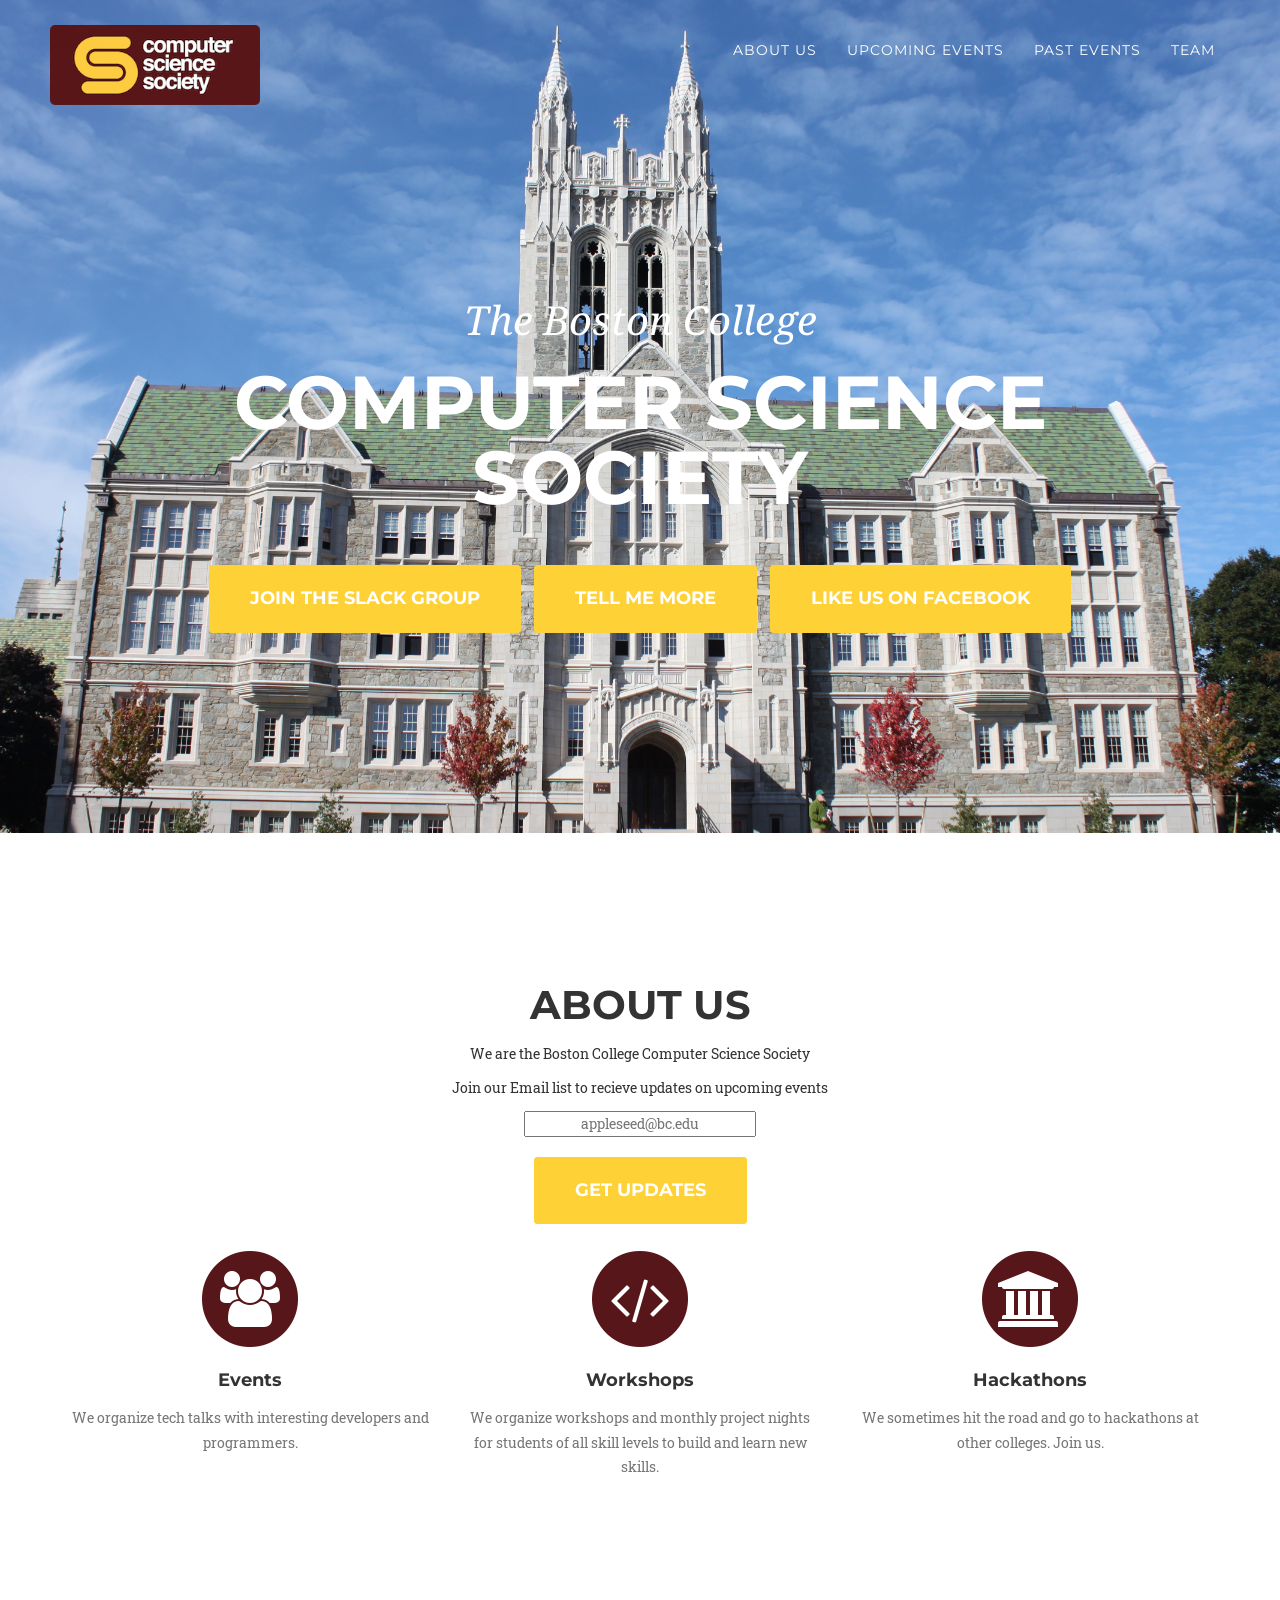
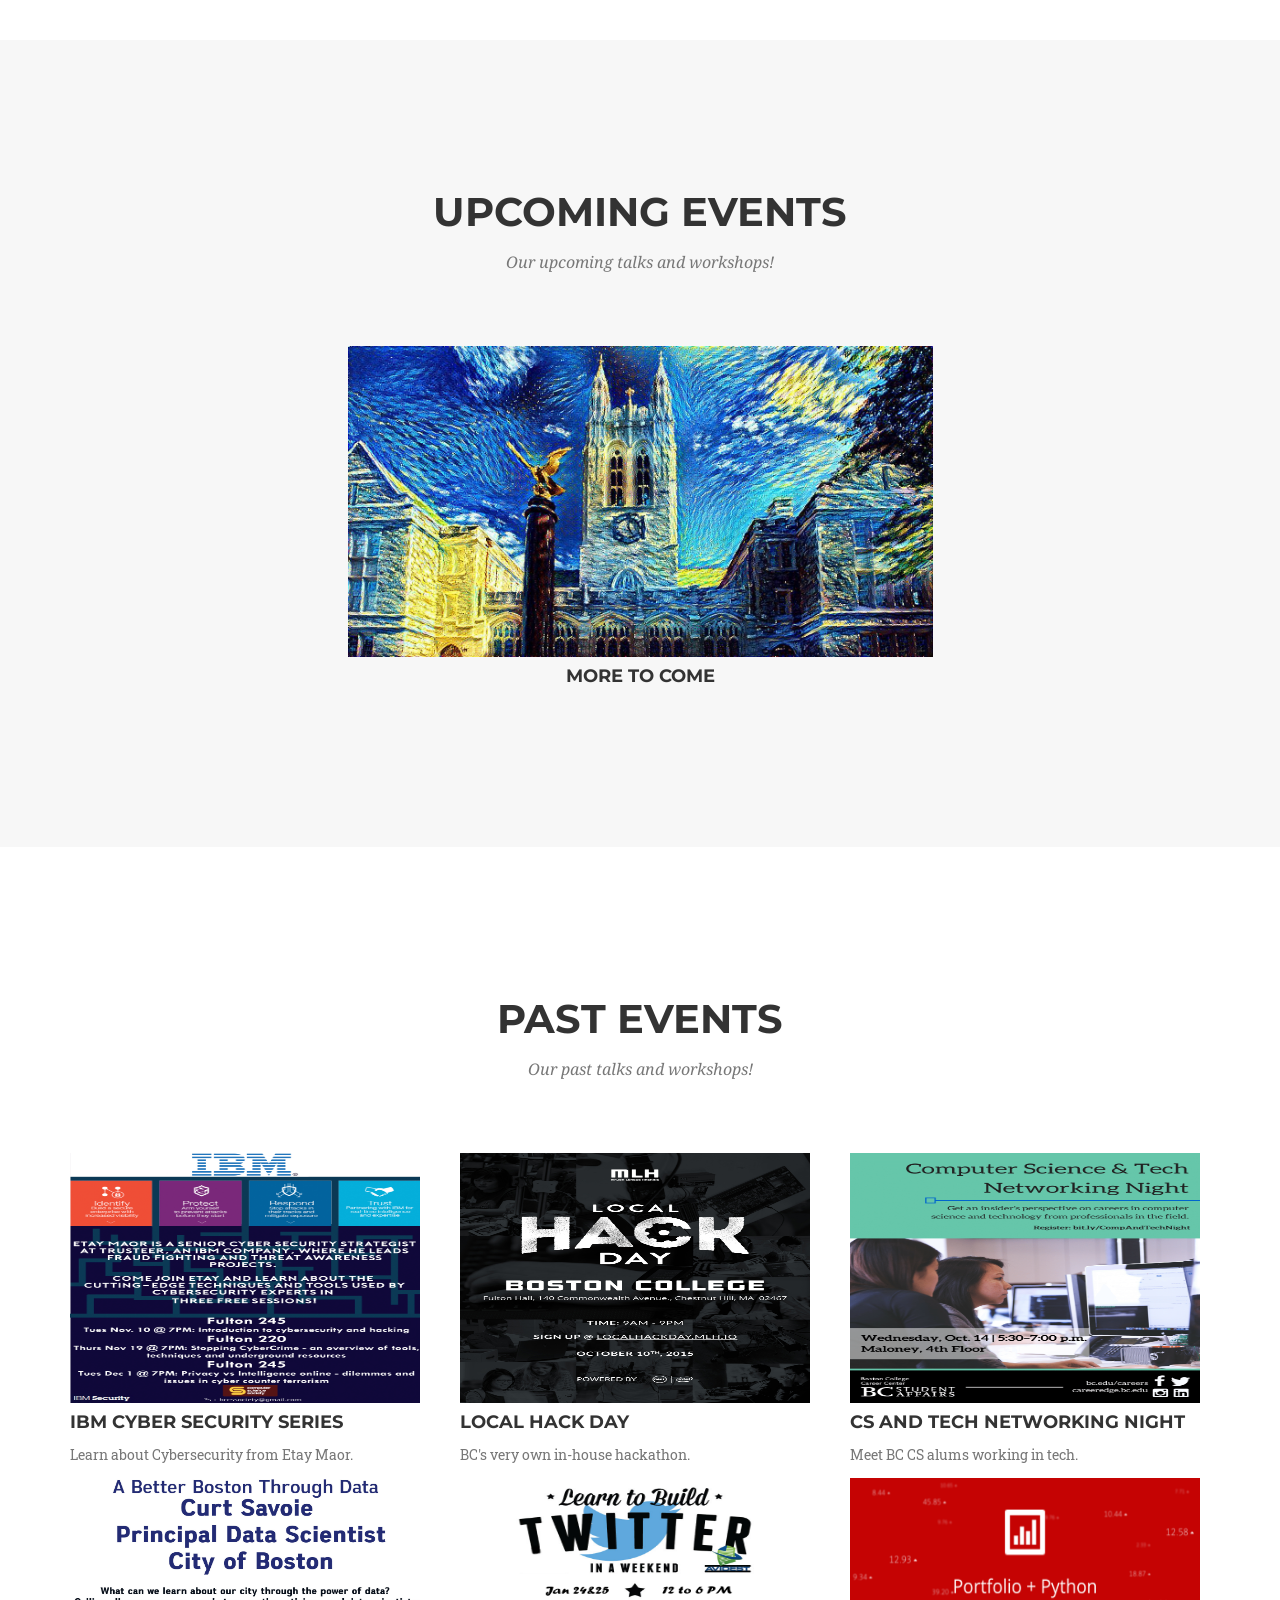
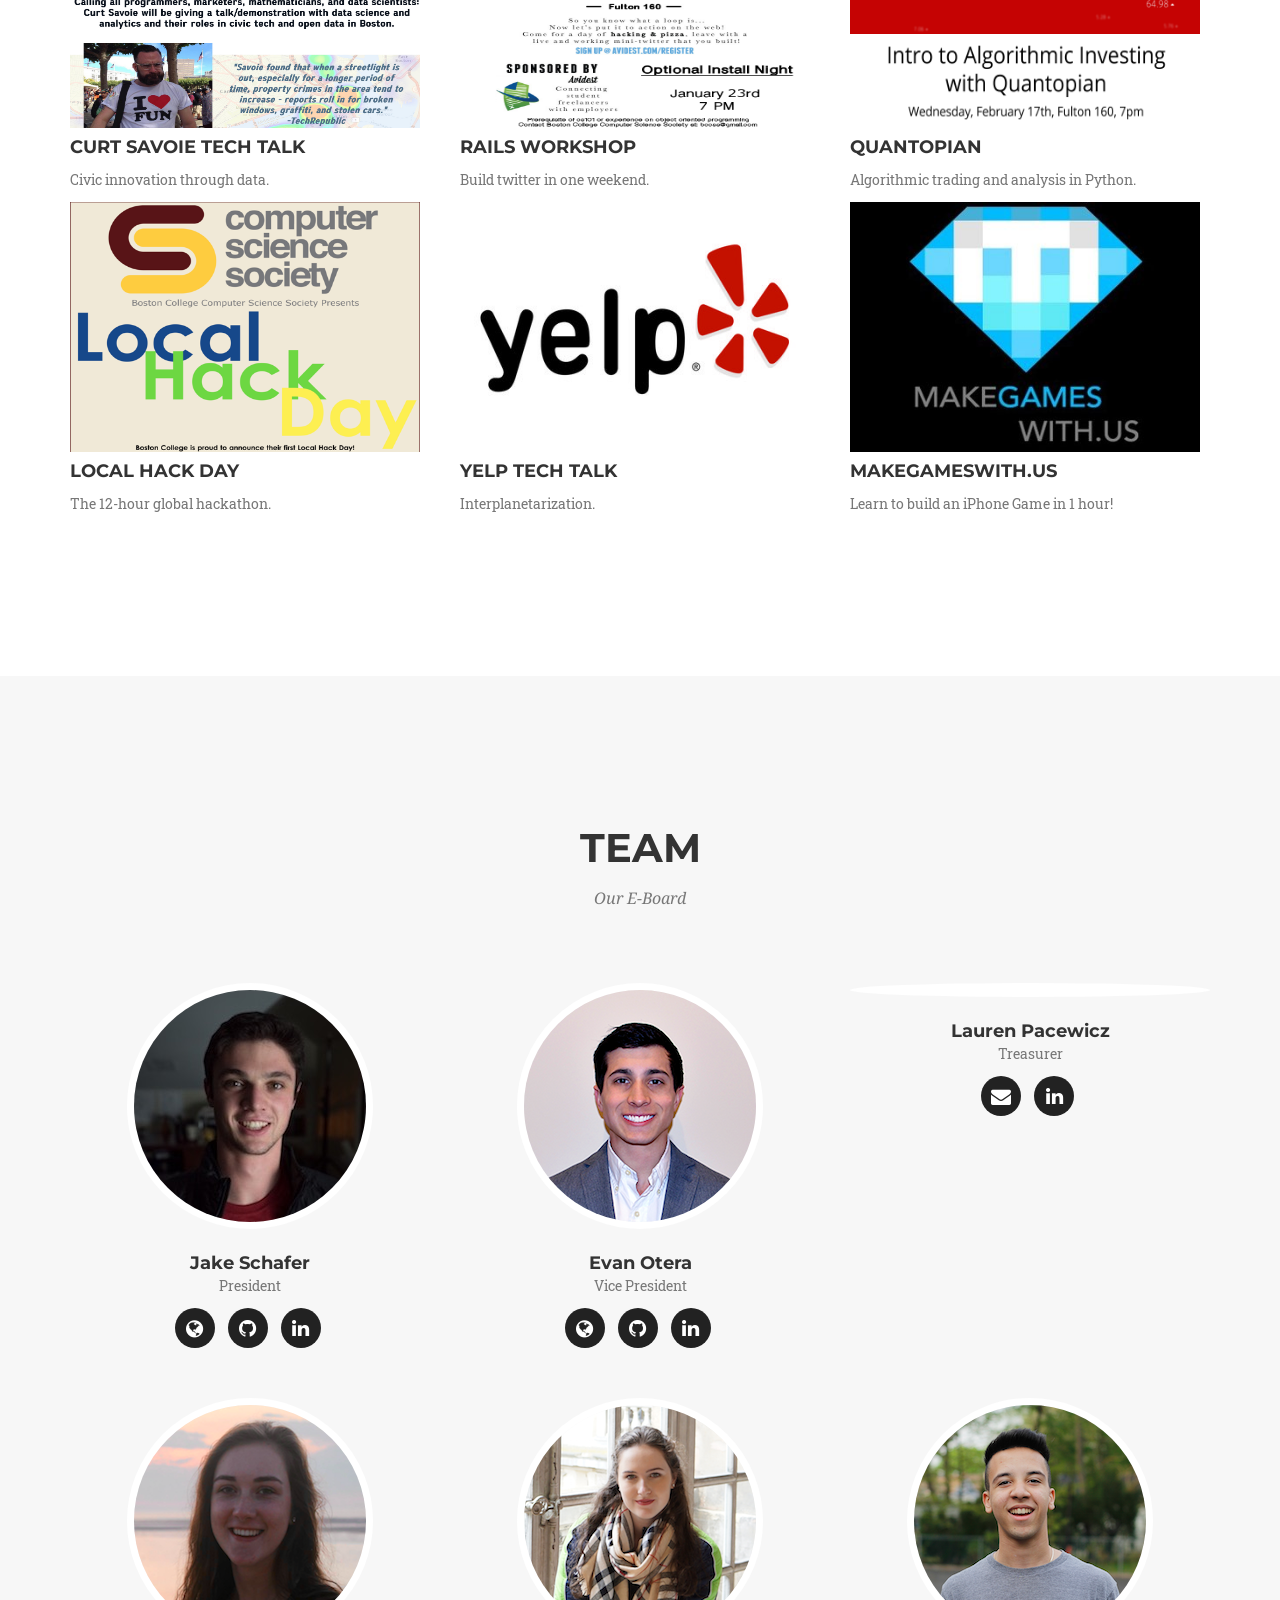
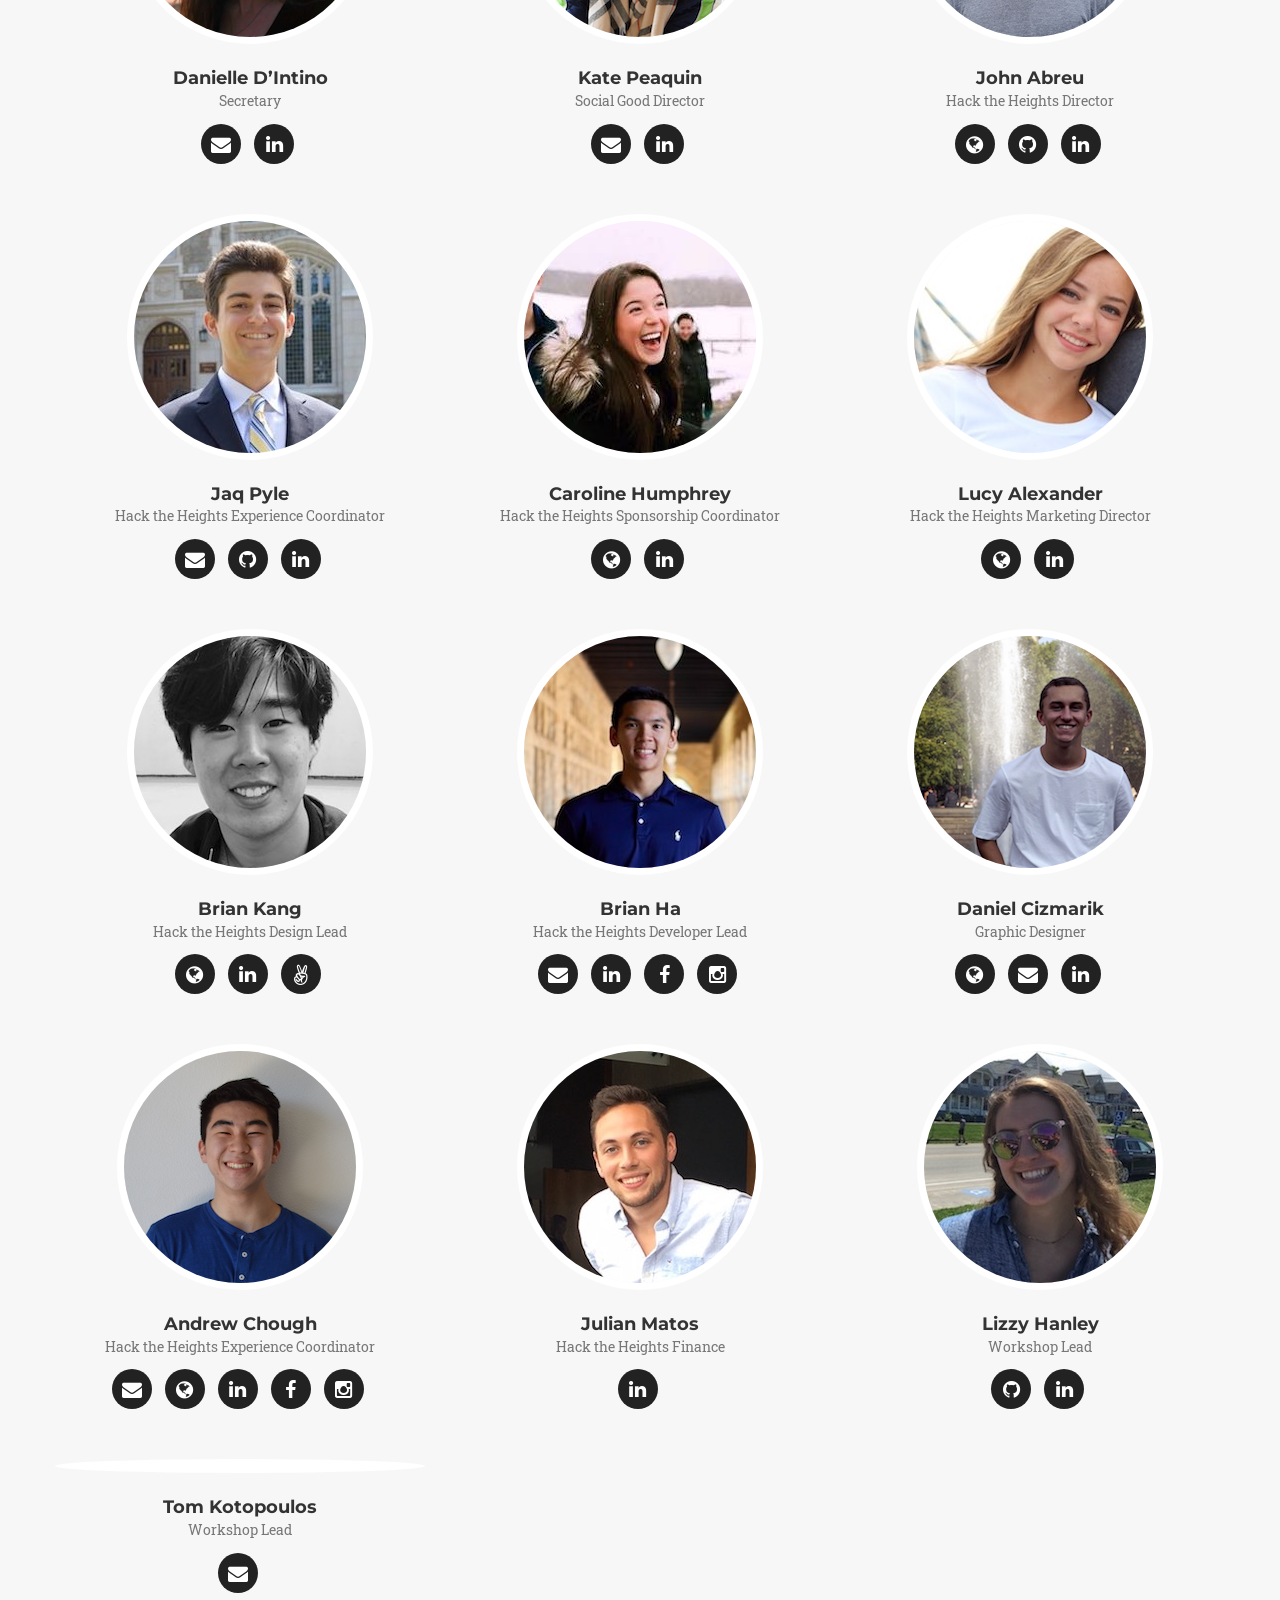
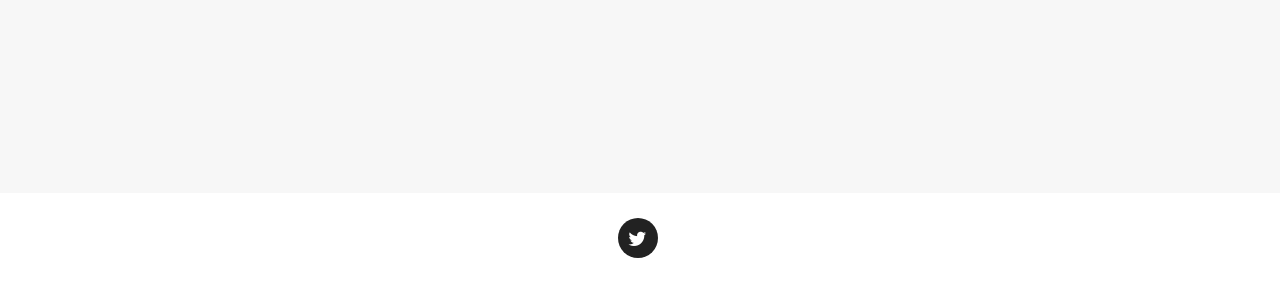
==== commit 3d522ccd: "Added remaining photos" ====
--- a/index.html
+++ b/index.html
@@ -341,12 +341,13 @@
                </div>
                <div class="col-sm-4">
                   <div class="team-member">
-                     <img src="img/team/laurenpa.jpg" class="img-responsive img-circle" alt="">
+                     <img src="img/team/laurenpa.JPG" class="img-responsive img-circle" alt="">
                      <h4>Lauren Pacewicz</h4>
                      <p class="text-muted">Treasurer</p>
                      <ul class="list-inline social-buttons">
                         <li><a href="mailto:pacewicl@bc.edu"><i class="fa fa-envelope"></i></a>
                         </li>
+                        <li><a href="https://www.linkedin.com/in/lauren-pacewicz-754642122/"><i class="fa fa-linkedin"></i></a></li>
                      </ul>
                   </div>
                </div>
@@ -461,26 +462,14 @@
 						</li>
 						<li><a href="https://www.facebook.com/brianfocation"><i class ="fa fa-facebook"></i></a>
 						</li>
-						<li><a href="ttps://www.instagram.com/brianhha/"><i class = "fa fa-instagram"?></i></a>
+						<li><a href="https://www.instagram.com/brianhha/"><i class = "fa fa-instagram"?></i></a>
 						</li>
                      </ul>
                   </div>
                </div>
-               <div class="col-sm-4">
-                  <div class="team-member">
-                     <img src="img/team/lizzyha.JPG" class="img-responsive img-circle" alt="">
-                     <h4>Lizzy Hanley</h4>
-                     <p class="text-muted">Workshop Lead</p>
-                     <ul class="list-inline social-buttons">
-                       
-                        <li><a href="https://github.com/Lizzyhanley
-"><i class="fa fa-github"></i></a></li>
-                        <li><a href="https://www.linkedin.com/in/lizzyhanley/"><i class="fa fa-linkedin"></i></a>
-                     </ul>
-                  </div>
-               </div>
-		<div class="row">
-		<div class="col-sm-4">
+               
+		
+			<div class="col-sm-4">
                   <div class="team-member">
                      <img src="img/team/danci.jpg" class="img-responsive img-circle" alt="">
                      <h4>Daniel Cizmarik</h4>
@@ -497,30 +486,64 @@
                      </ul>
                   </div>
                </div>
+            <div class="row">
+               <div class="col-sm-4">
+                  <div class="team-member">
+                     <img src="img/team/andrewch.JPG" class="img-responsive img-circle" alt="">
+                     <h4>Andrew Chough</h4>
+                     <p class="text-muted">Hack the Heights Experience Coordinator</p>
+                 	<ul class="list-inline social-buttons">
+                       
+                        	<li><a href="mailto:andrewchough@gmail.com"><i class="fa fa-envelope"></i></a>
+                        	</li>
+                        	<li><a href="andrewchough.com"><i class="fa fa-globe"></i></a>
+							</li>
+                        	<li><a href="https://www.linkedin.com/in/andrewchough/"><i class="fa fa-linkedin"></i></a>
+							</li>
+							<li><a href="https://www.facebook.com/andrew.chough"><i class ="fa fa-facebook"></i></a>
+							</li>
+							<li><a href="https://www.instagram.com/thechoughsenone/"><i class = "fa fa-instagram"?></i></a>
+							</li>
+                     </ul>
+                  </div>
+               </div>
+               <div class="col-sm-4">
+                  <div class="team-member">
+                     <img src="img/team/julianma.jpg" class="img-responsive img-circle" alt="">
+                     <h4>Julian Matos</h4>
+                     <p class="text-muted">Hack the Heights Finance</p>
+                     <ul class="list-inline social-buttons">
+                     	<li><a href="https://www.linkedin.com/in/julian-matos-b0662011b"><i class="fa fa-linkedin"></i></a>
+						</li>
+					</ul>                 
+                  </div>
+               	</div>
+               	<div class="col-sm-4">
+                  <div class="team-member">
+                     <img src="img/team/lizzyha.JPG" class="img-responsive img-circle" alt="">
+                     <h4>Lizzy Hanley</h4>
+                     <p class="text-muted">Workshop Lead</p>
+                     <ul class="list-inline social-buttons">
+                       
+                        <li><a href="https://github.com/Lizzyhanley"><i class="fa fa-github"></i></a></li>
+                        <li><a href="https://www.linkedin.com/in/lizzyhanley/"><i class="fa fa-linkedin"></i></a>
+                     </ul>
+                  </div>
+               </div>
 		</div>
+		
 		<div class="row">
 		<div class="col-sm-4">
                   <div class="team-member">
-                     
+                     <img src="img/team/tomko.JPG" class="img-responsive img-circle" alt="">
                      <h4>Tom Kotopoulos</h4>
                      <p class="text-muted">Workshop Lead</p>
-                 
-                  </div>
-               </div>
-		<div class="col-sm-4">
-                  <div class="team-member">
-                     
-                     <h4>Julian Matos</h4>
-                     <p class="text-muted">Hack the Heights Finance</p>
-                 
-                  </div>
-               </div>
-		<div class="col-sm-4">
-                  <div class="team-member">
-                     
-                     <h4>Andrew Chough</h4>
-                     <p class="text-muted">Hack the Heights Experience Coordinator</p>
-                 
+                     <ul class="list-inline social-buttons">
+                       
+                        <li><a href="mailto:kotopout@bc.edu"><i class="fa fa-envelope"></i></a>
+                        </li>
+                     </ul>
+                 		
                   </div>
                </div>
 			</div>
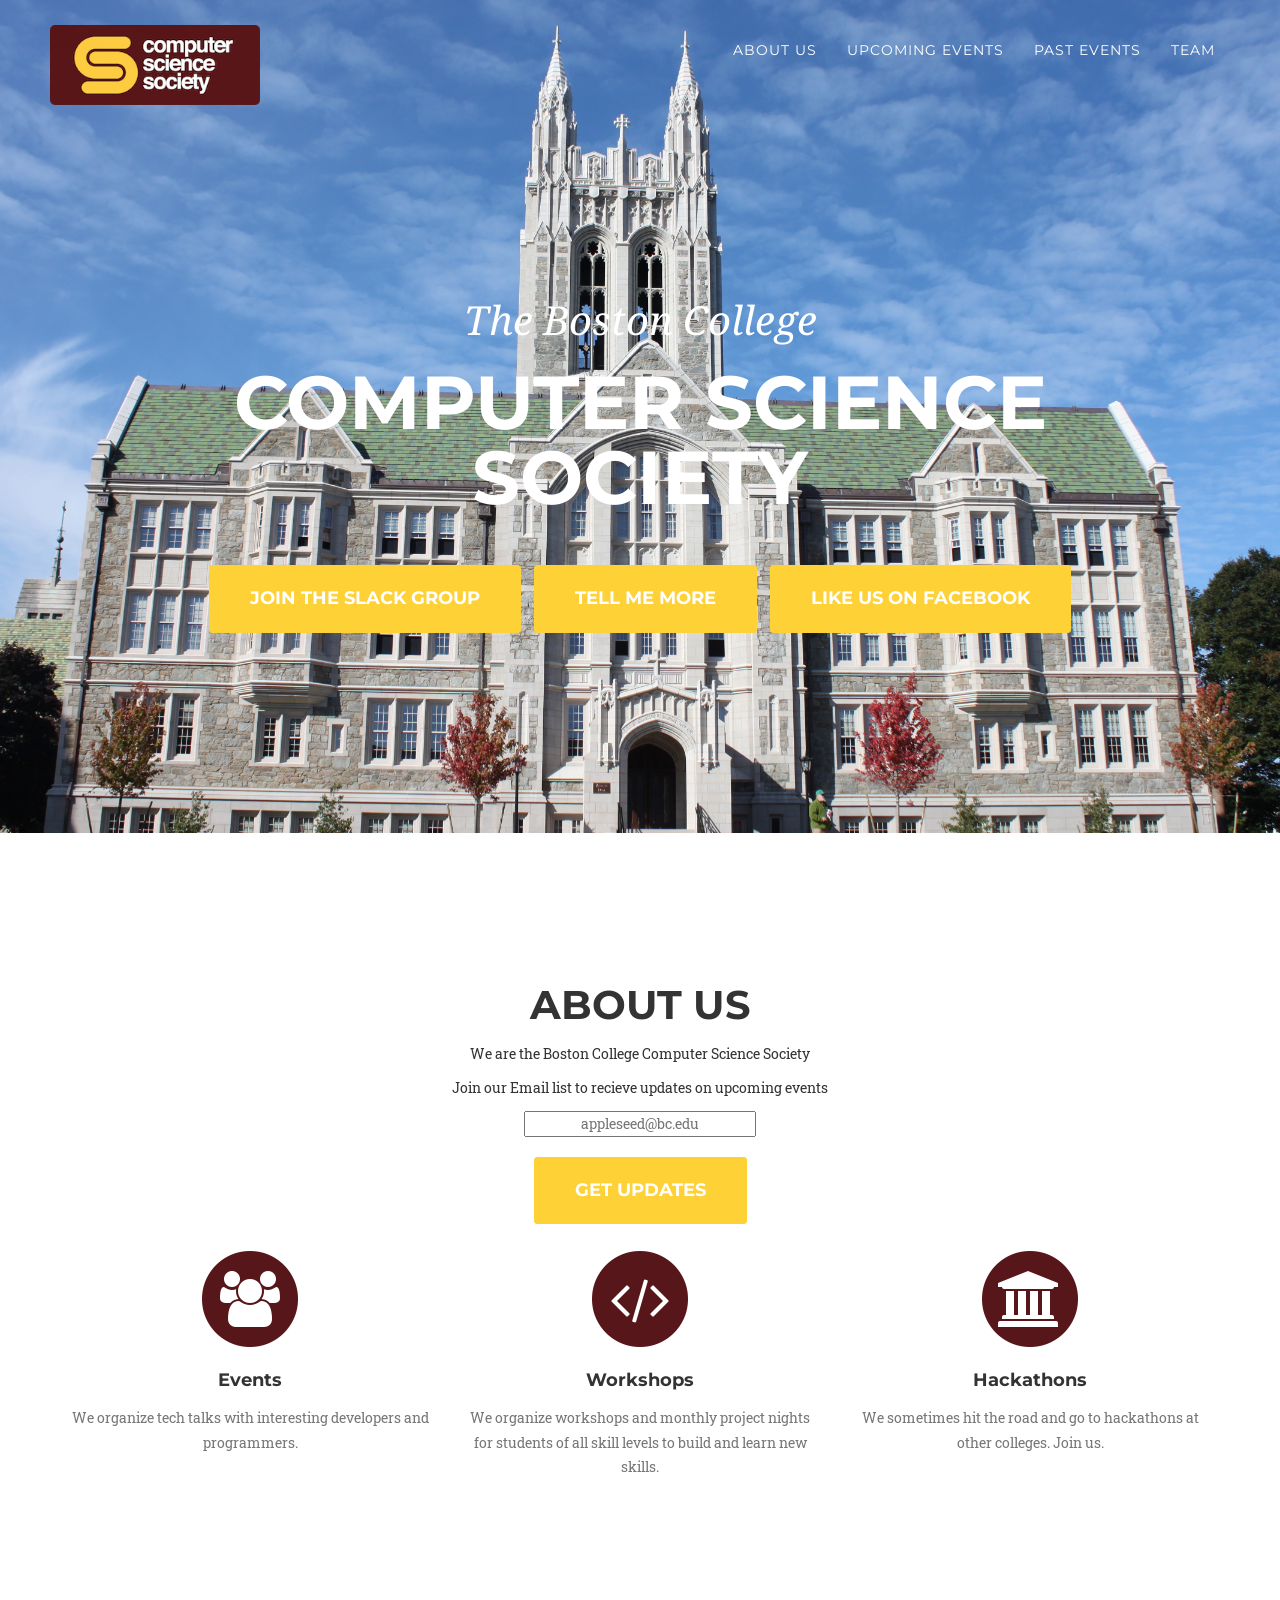
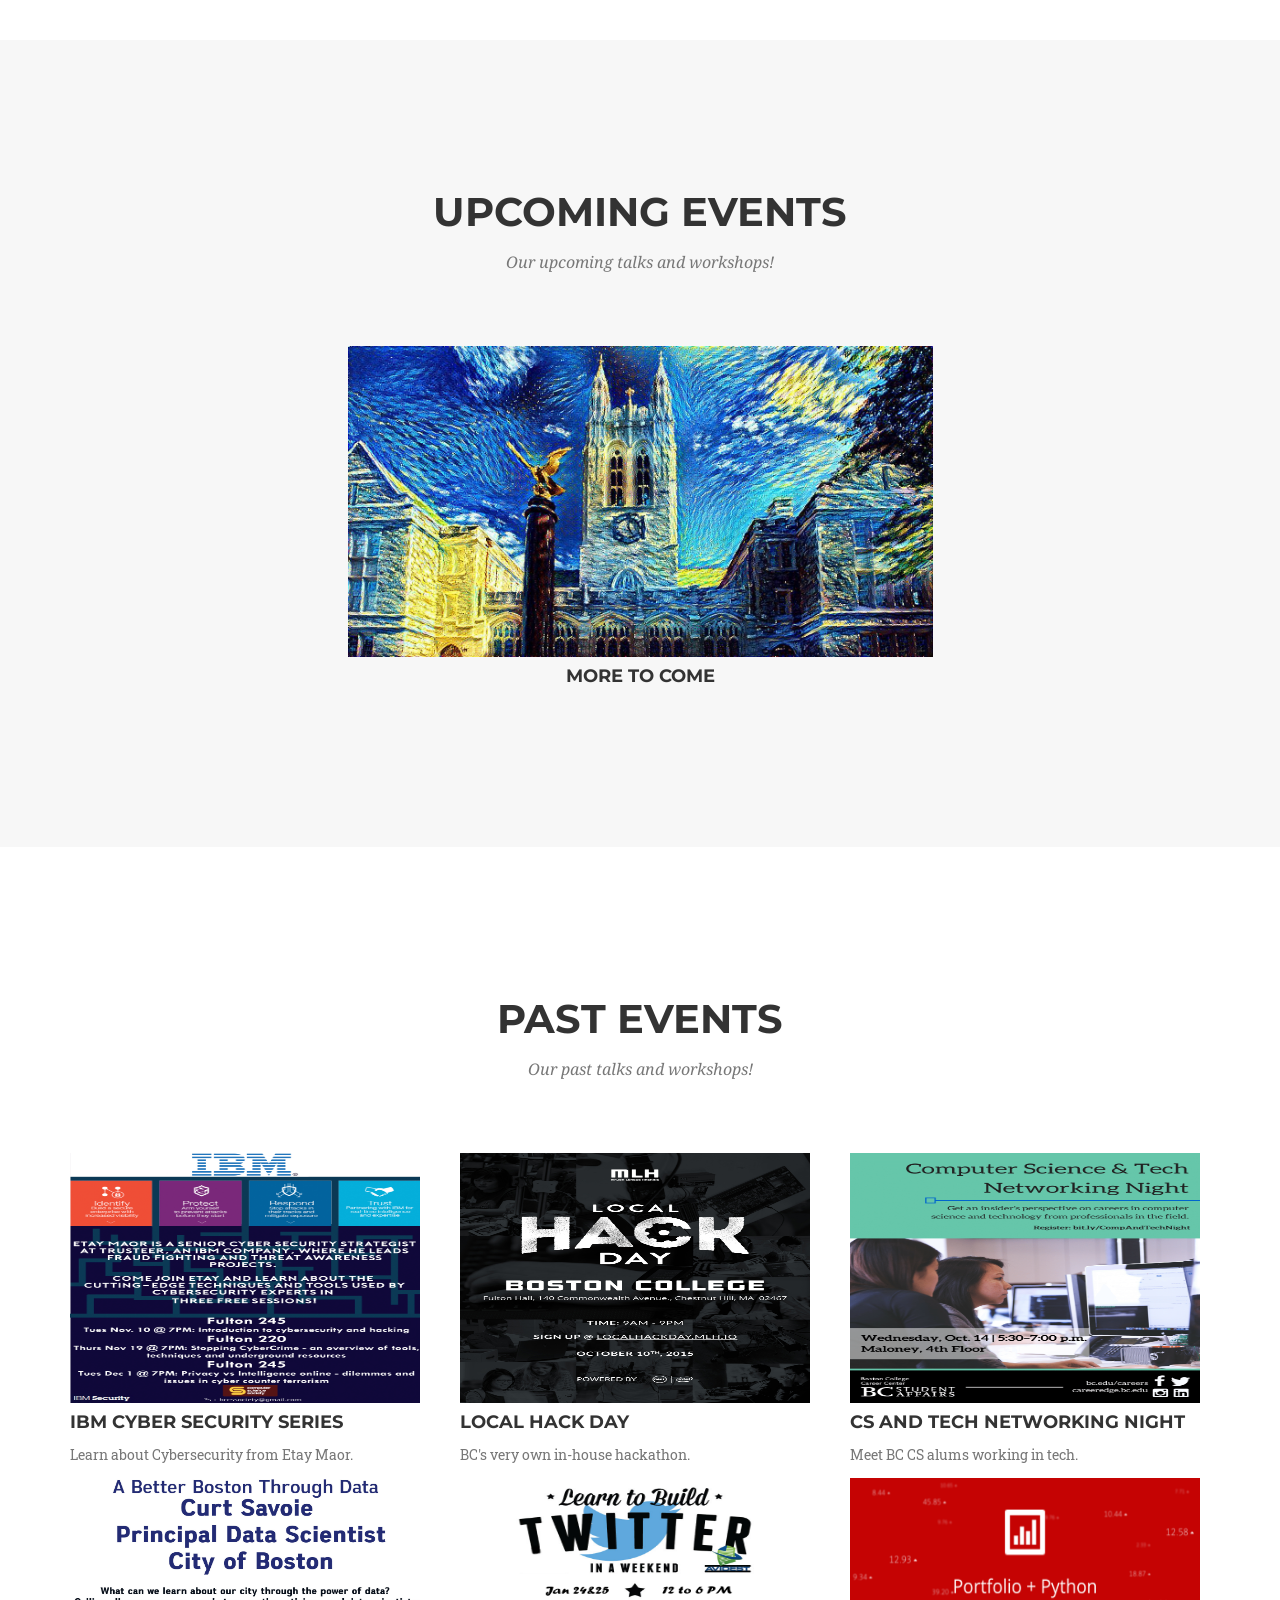
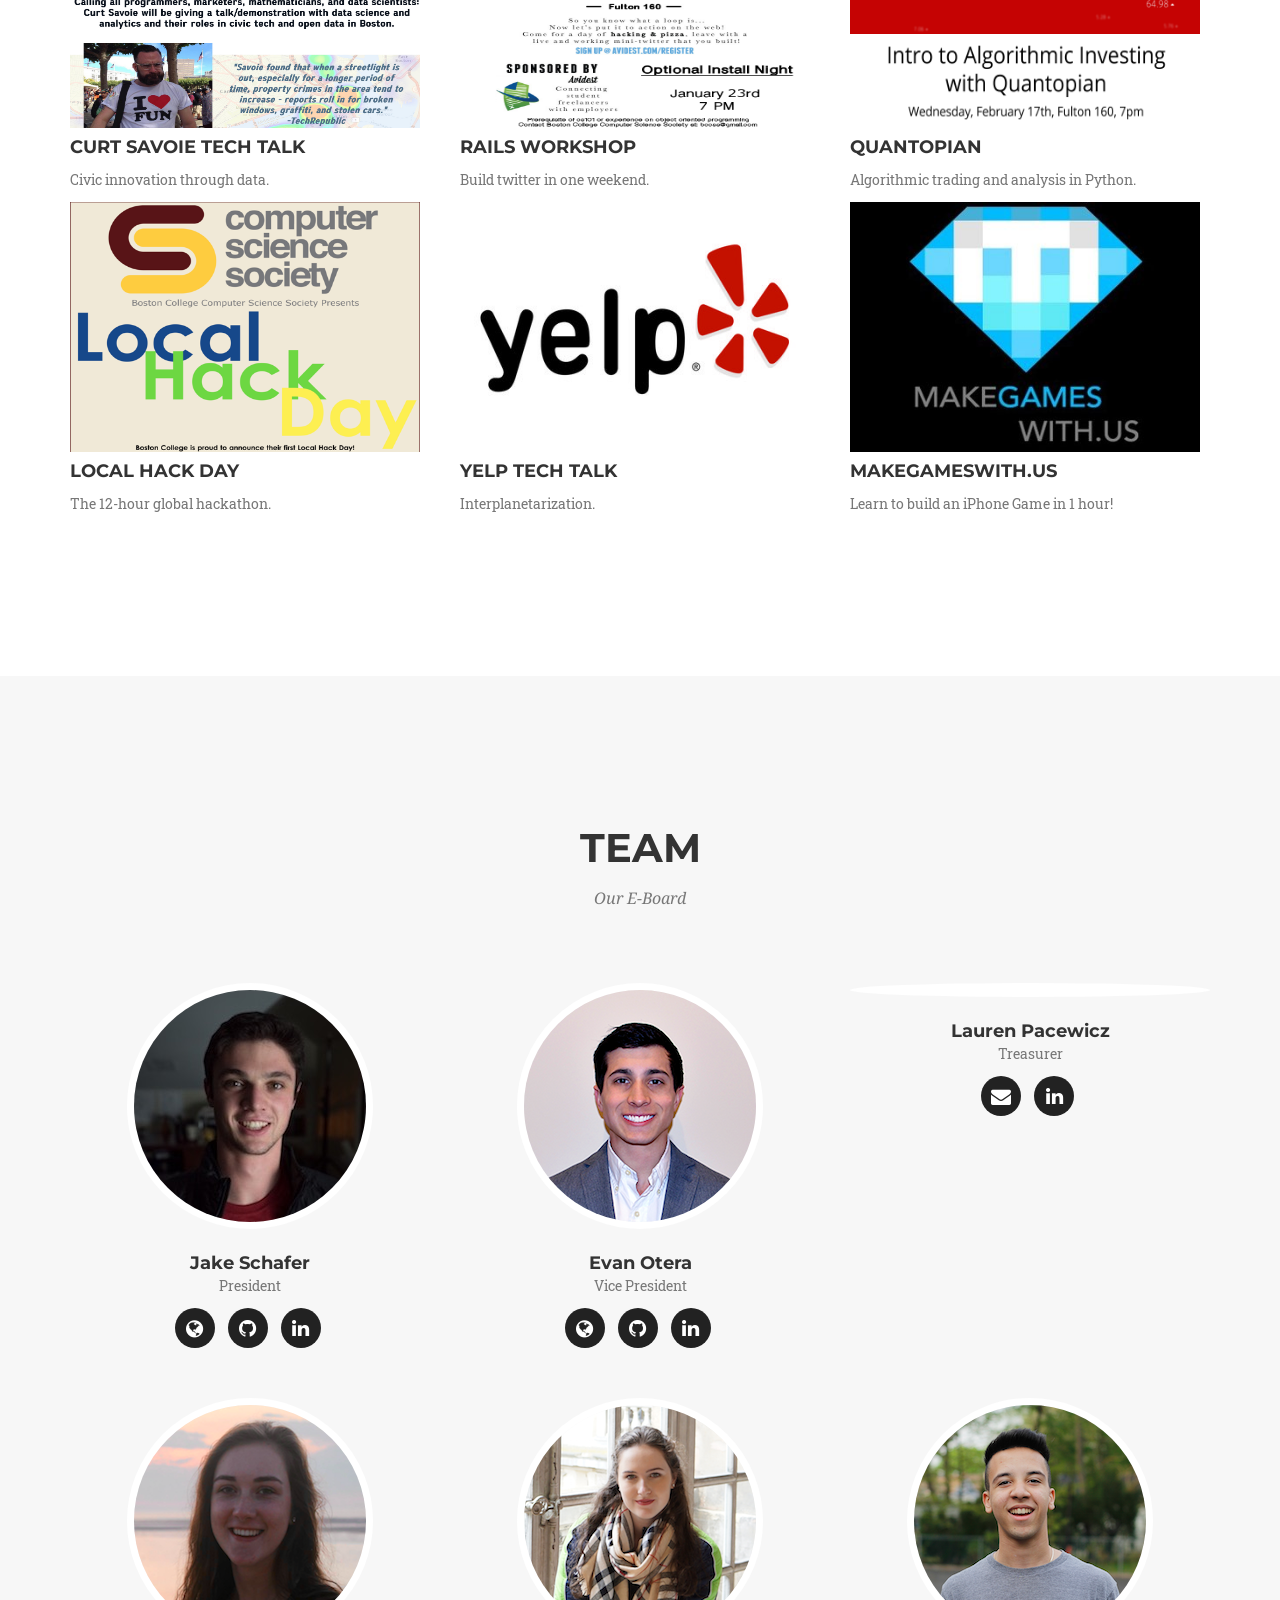
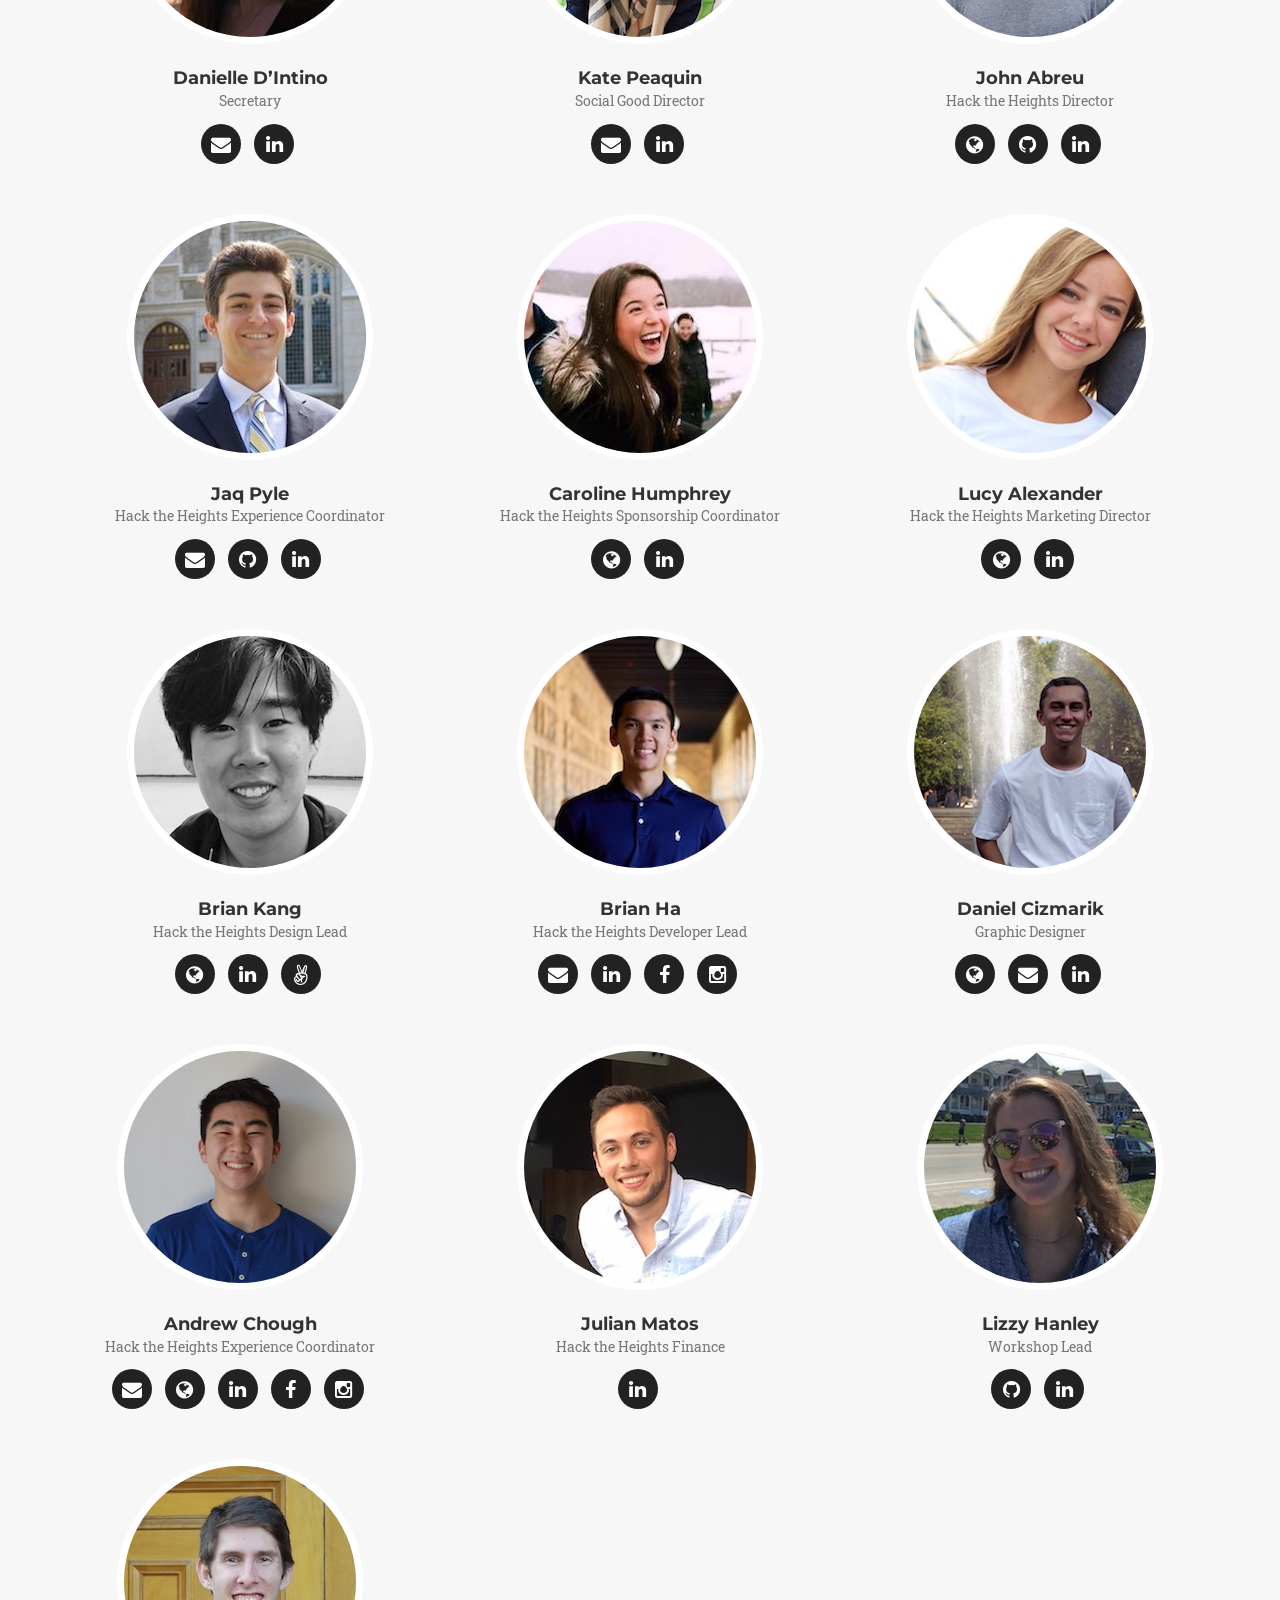
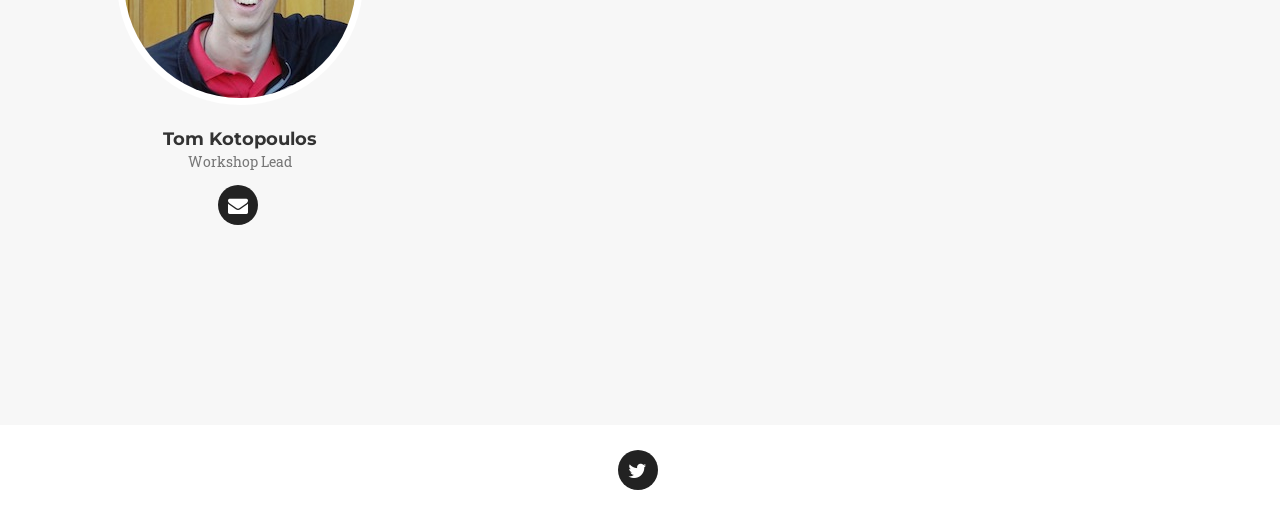
==== commit a21d3aeb: "lauren picture" ====
--- a/index.html
+++ b/index.html
@@ -535,7 +535,7 @@
 		<div class="row">
 		<div class="col-sm-4">
                   <div class="team-member">
-                     <img src="img/team/tomko.JPG" class="img-responsive img-circle" alt="">
+                     <img src="img/team/tomko.jpg" class="img-responsive img-circle" alt="">
                      <h4>Tom Kotopoulos</h4>
                      <p class="text-muted">Workshop Lead</p>
                      <ul class="list-inline social-buttons">
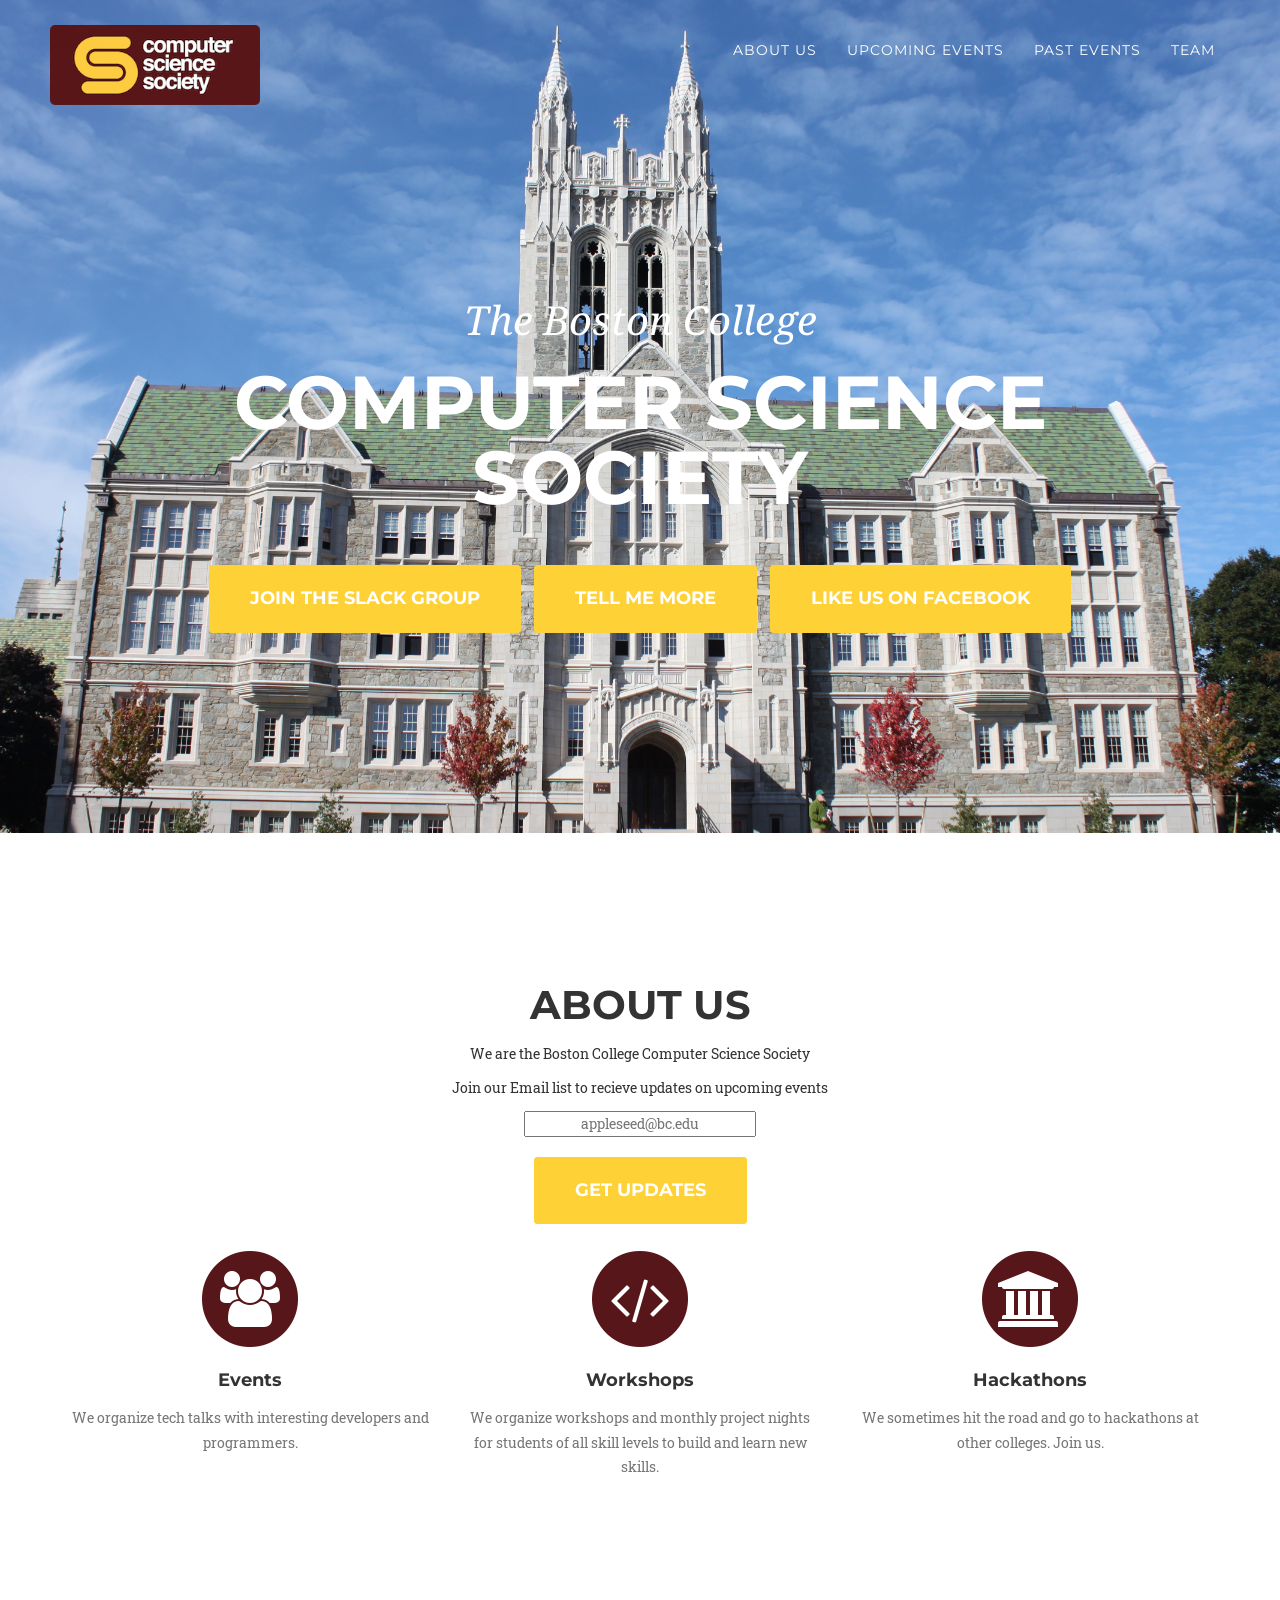
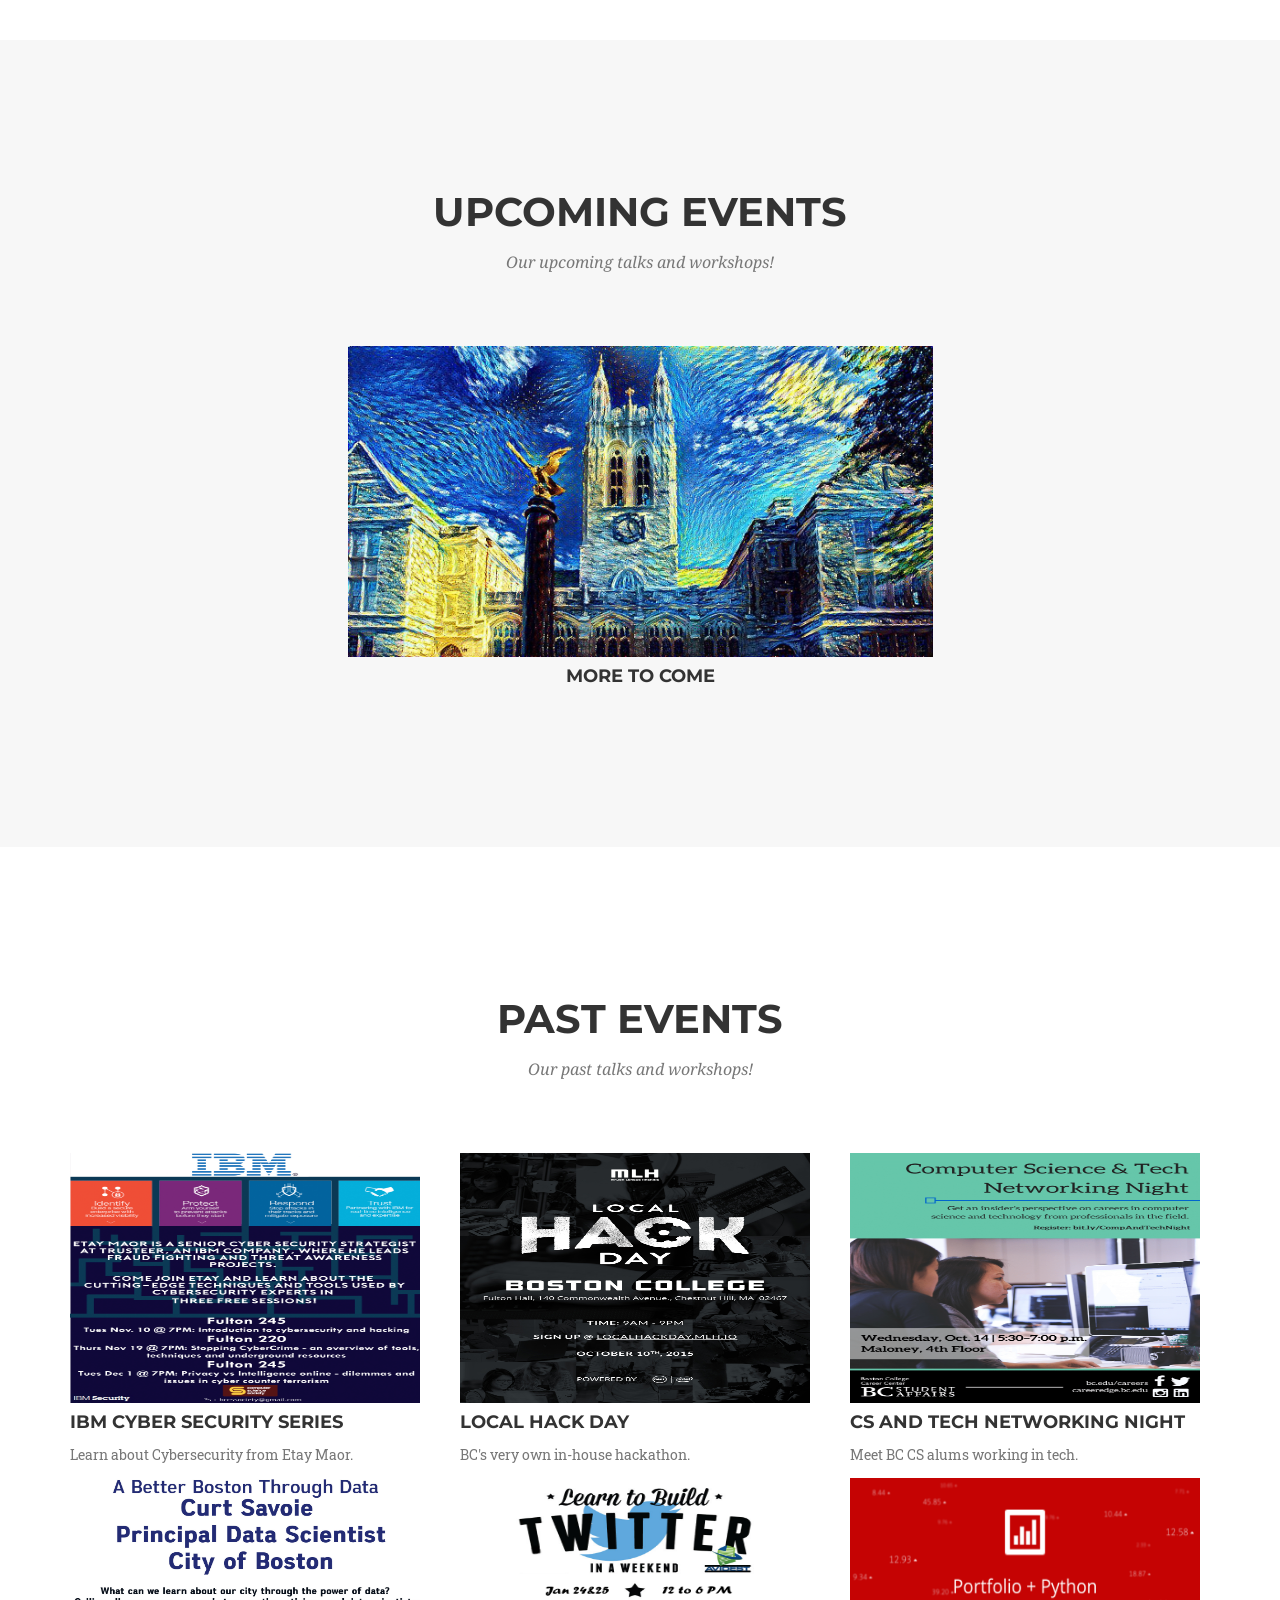
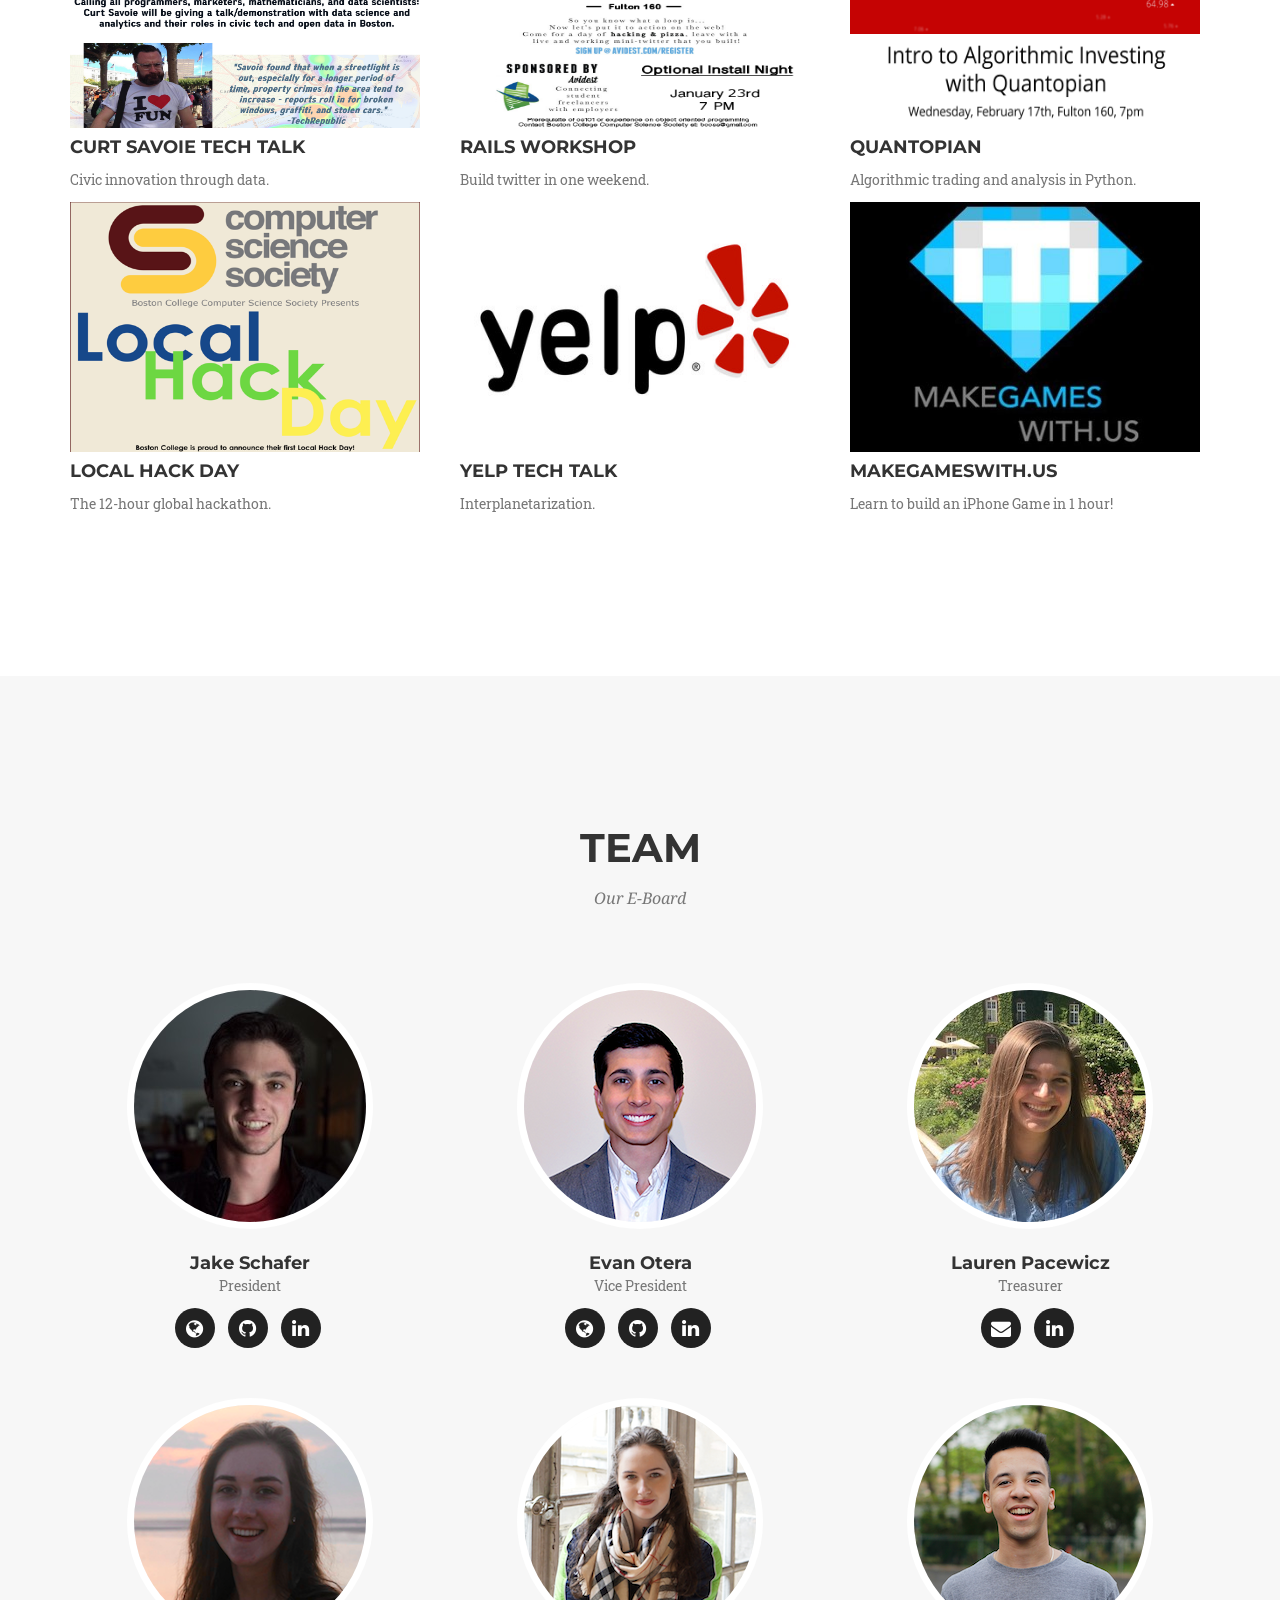
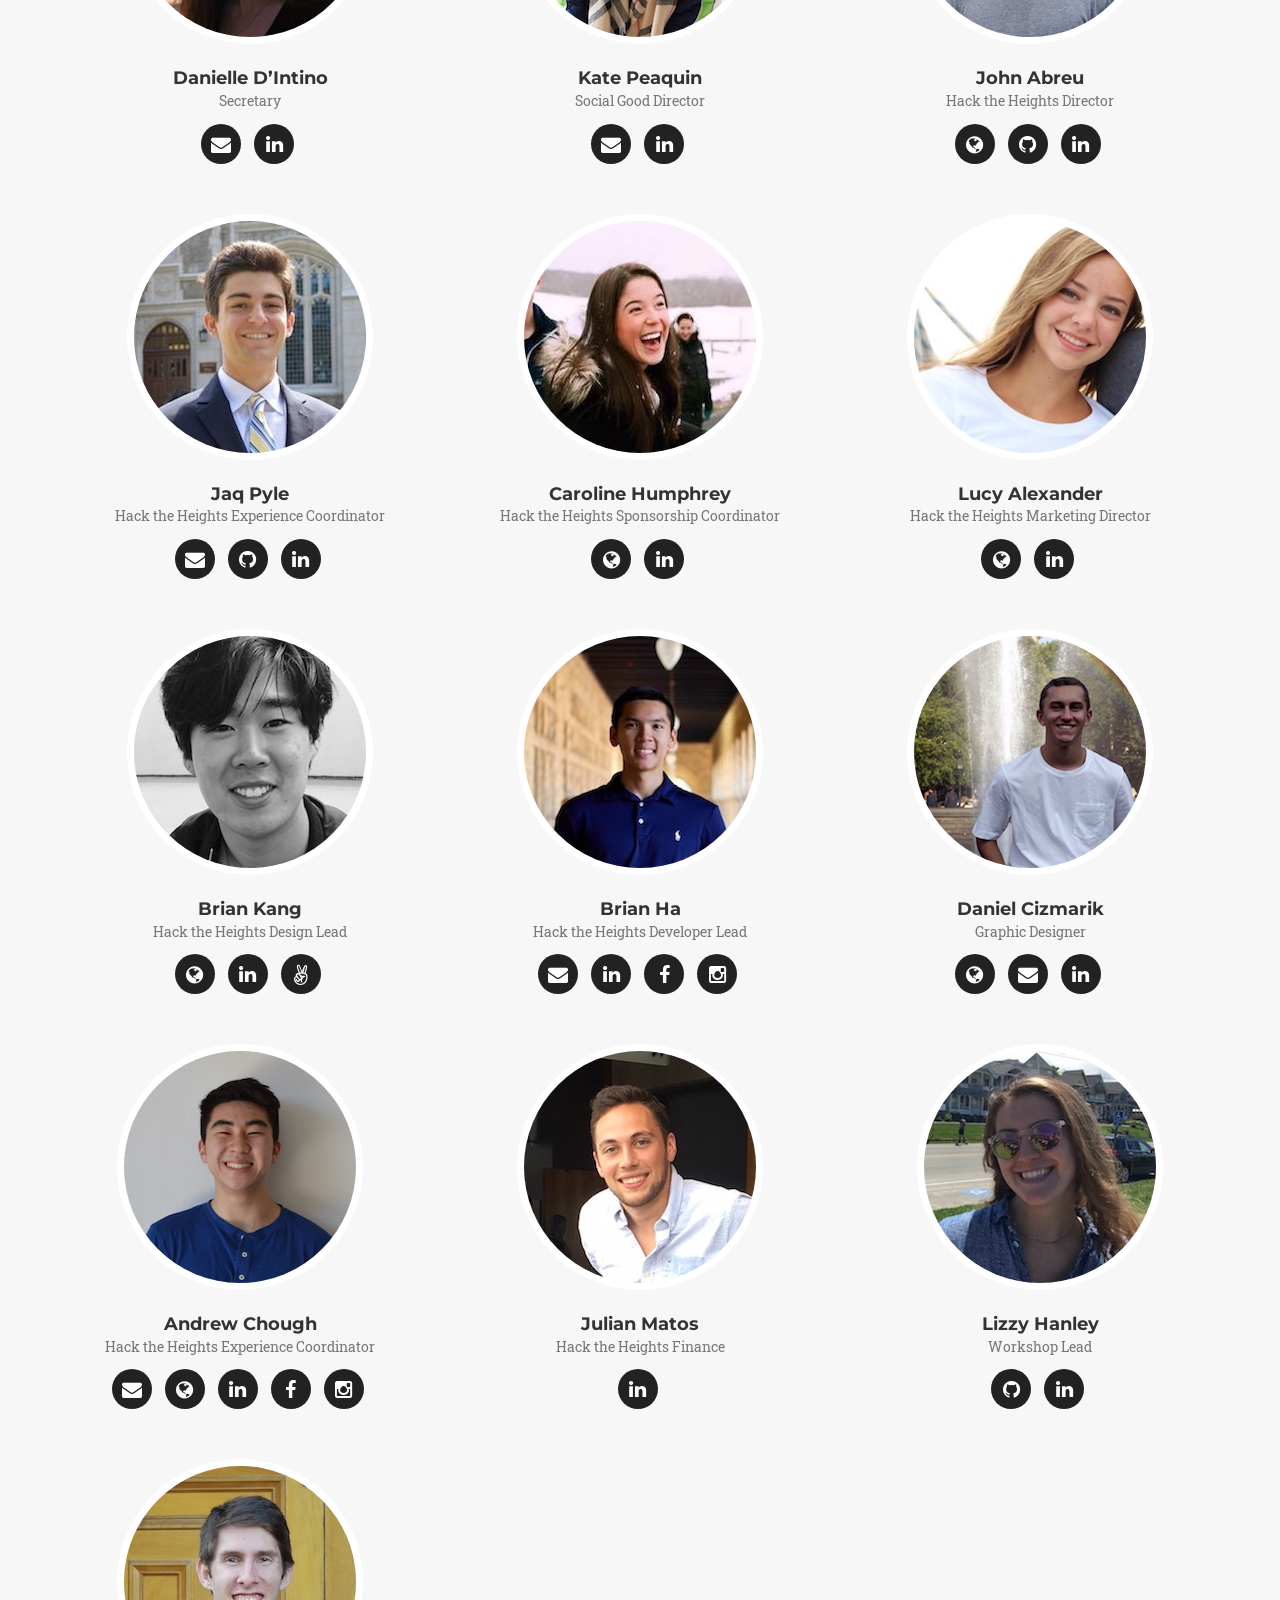
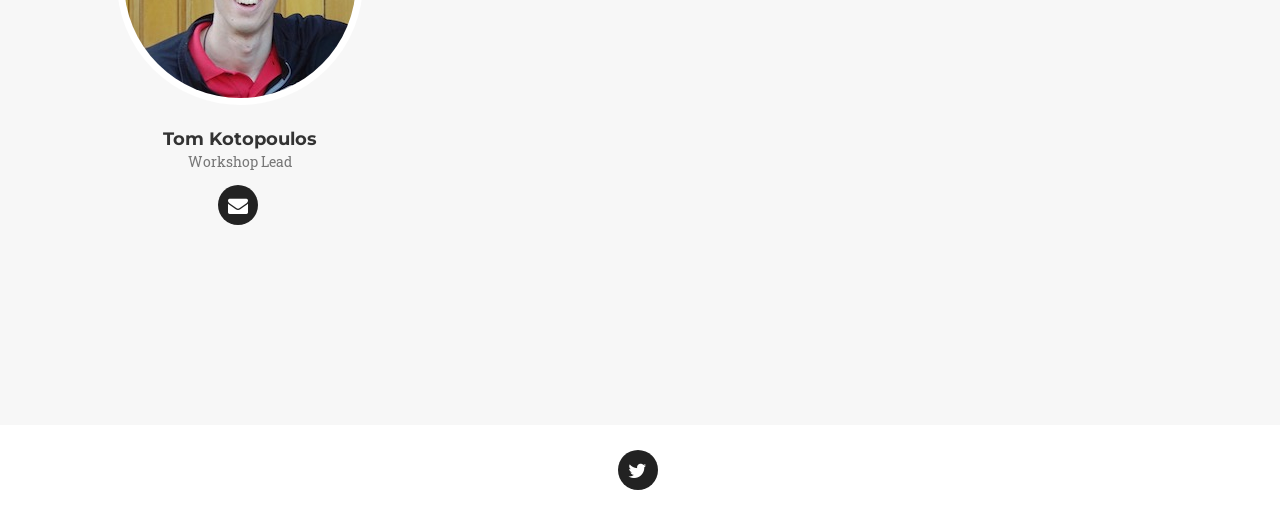
==== commit 8944bb52: "Update index.html" ====
--- a/index.html
+++ b/index.html
@@ -341,7 +341,7 @@
                </div>
                <div class="col-sm-4">
                   <div class="team-member">
-                     <img src="img/team/laurenpa.JPG" class="img-responsive img-circle" alt="">
+                     <img src="img/team/laurenpa.jpg" class="img-responsive img-circle" alt="">
                      <h4>Lauren Pacewicz</h4>
                      <p class="text-muted">Treasurer</p>
                      <ul class="list-inline social-buttons">
